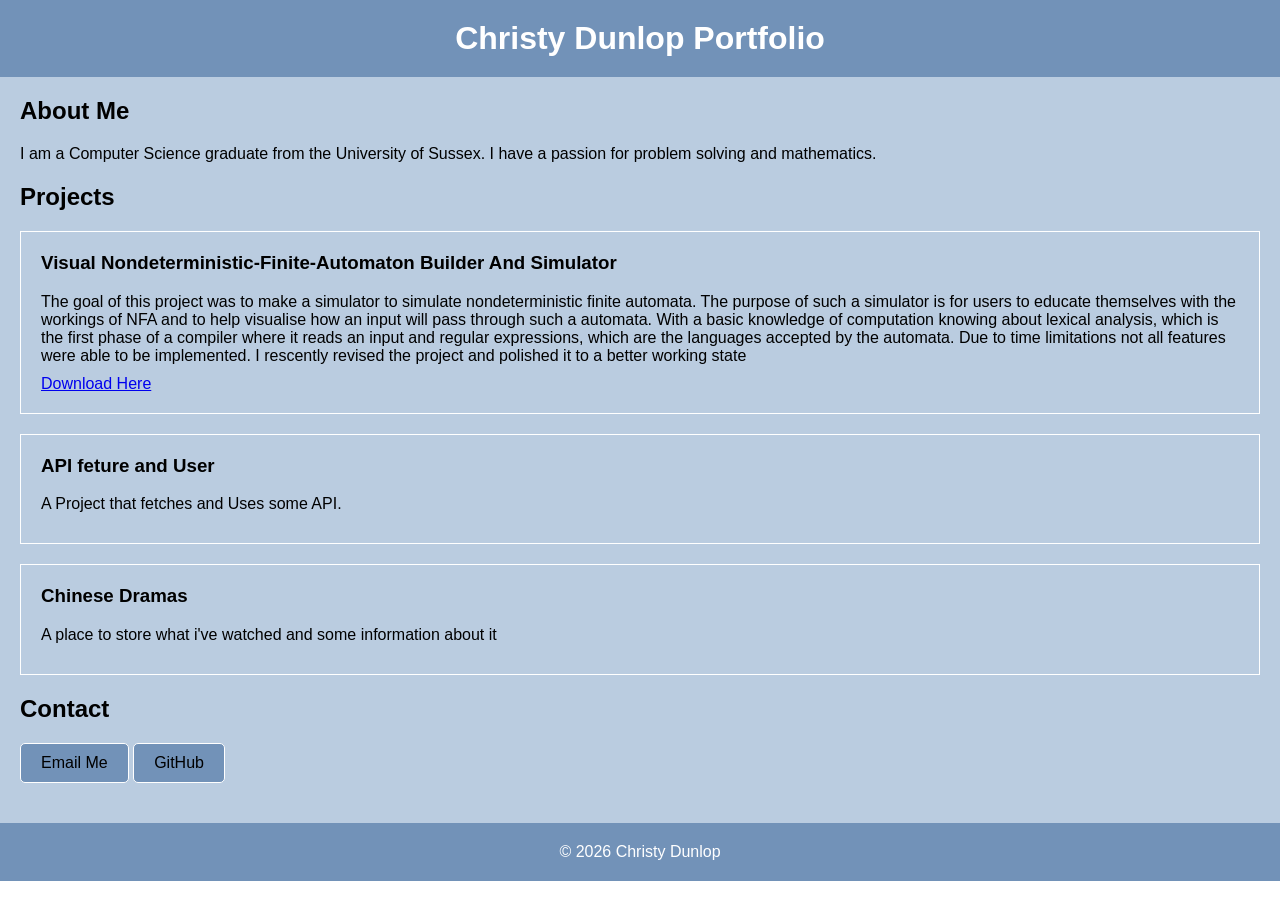
==== index.html @ 379480e5 "Revise portfolio content and project links Updated project links and corrected minor text errors." ====
<!DOCTYPE html>
<html>
<head>
    <title>Christy Dunlop Portfolio</title>
    <link rel="stylesheet" href="styles.css">
</head>
<body>
    <header>
        <h1>Christy Dunlop Portfolio</h1>
    </header>
    <main>
        <section>
            <h2>About Me</h2>
            <p>I am a Computer Science graduate from the University of Sussex. I have a passion for problem solving and mathematics.</p>
        </section>
        <section>
            <h2>Projects</h2>
            <div class="project">
                <h3>Visual Nondeterministic-Finite-Automaton Builder And Simulator</h3>
                <p>
				The goal of this project was to make a simulator to simulate nondeterministic finite automata.
				The purpose of such a simulator is for users to educate themselves with the workings of NFA and to help visualise 
				how an input will pass through such a automata. With a basic knowledge of computation knowing about lexical analysis,
				which is the first phase of a compiler where it reads an input and regular expressions, which are the languages accepted by the automata.
				Due to time limitations not all features were able to be implemented.
                I rescently revised the project and polished it to a better working state
                </p>
                <a href="NDFAutomaton.jar">Download Here</a>
            </div>
			
            <div class="project">
                <h3>API feture and User</h3>
                <p>A Project that fetches and Uses some API.</p>
            </div>
			
			<div class="project">
				<h3>Chinese Dramas</h3>
				<p>A place to store what i've watched and some information about it</p>
			</div>
        </section>
        <section>
            <h2>Contact</h2>
            <p>
				<a href="mailto:christydunlop96@gmail.com" class="button">Email Me</a>
				<a href="https://github.com" class="button">GitHub</a>
			</p>
        </section>
    </main>
    <footer>
        &copy; 2026 Christy Dunlop
    </footer>
</body>
</html>
---- styles.css ----
body {
    font-family: Open Sans, sans-serif;
    margin: 0;
    padding: 0;
}
header {
    background-color: #7292b8;
    color: #ffffff;
    padding: 20px;
    text-align: center;
}
h1 {
    margin: 0;
}
main {
	background-color: #bacce0;
    padding: 20px;
}
section {
    margin-bottom: 20px;
}
h2 {
    margin-top: 0;
}
ul {
    list-style-type: none;
    padding: 0;
}
li {
    margin-bottom: 10px;
}
.project {
    border: 1px solid #ffffff;
    padding: 20px;
    margin-bottom: 20px;
}
.project h3 {
    margin-top: 0;
}
.project p {
    margin-bottom: 10px;
}
.button {
	border: 1px solid #ffffff;
	display: inline-block;
	padding: 10px 20px;
	background-color: #7292b8;
	color: #000000;
	text-decoration: none;
	border-radius: 5px;
}
footer {
    background-color: #7292b8;
    color: #ffffff;
    padding: 20px;
    text-align: center;
}

/* Media queries for responsiveness */
@media screen and (max-width: 600px) {
    header, main, footer {
        padding: 10px;
    }
    h1 {
        font-size: 24px;
    }
    h2 {
        font-size: 20px;
    }
    .project {
        padding: 10px;
    }
}
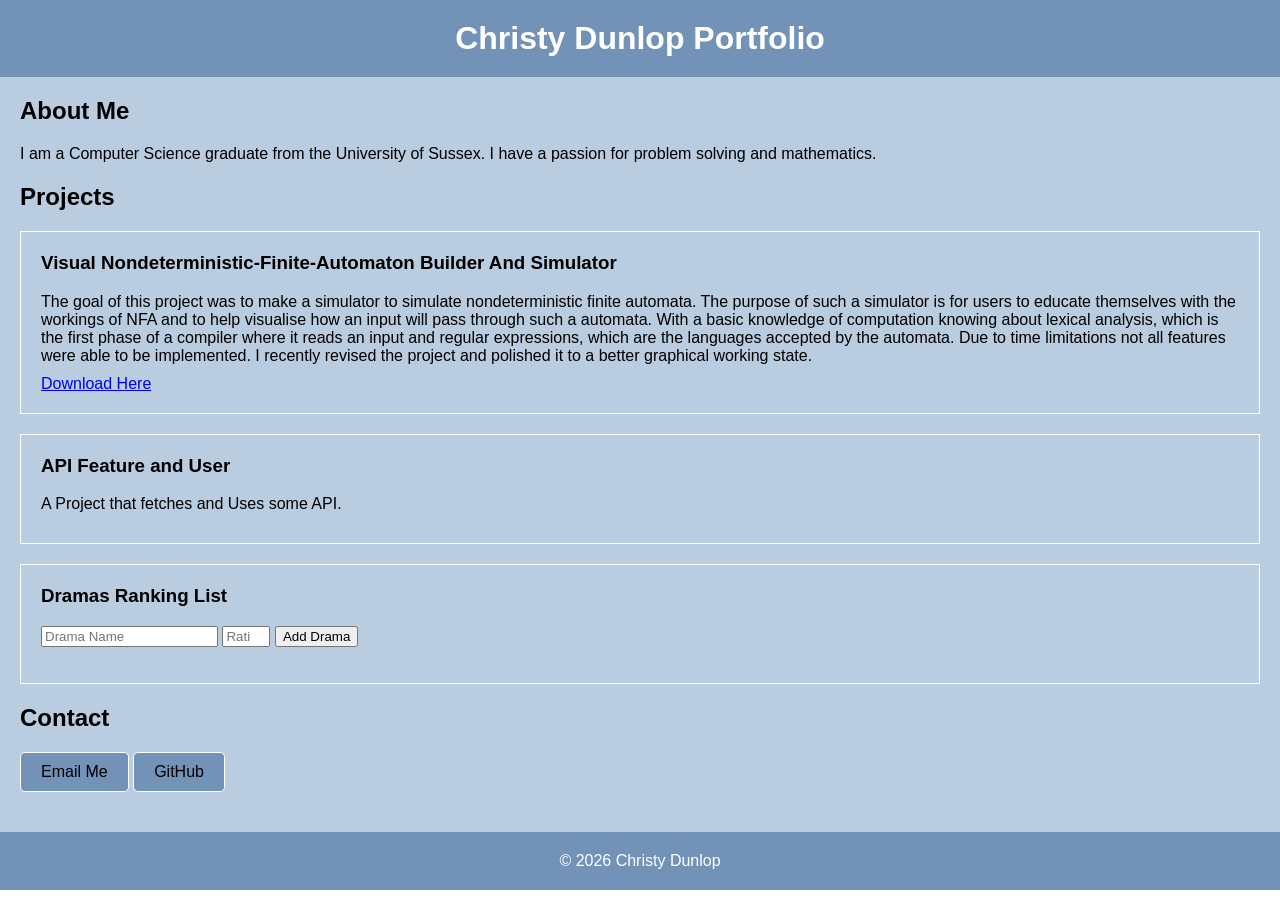
==== commit dadf1259: "Add files via upload Added Drama Rating List Functionalty with cookie storage" ====
--- a/index.html
+++ b/index.html
@@ -1,8 +1,11 @@
 <!DOCTYPE html>
 <html>
 <head>
+    <meta charset="UTF-8">
+    <meta name="viewport" content="width=device-width, initial-scale=1.0">
     <title>Christy Dunlop Portfolio</title>
     <link rel="stylesheet" href="styles.css">
+    <script src="script.js" defer></script>
 </head>
 <body>
     <header>
@@ -23,20 +26,25 @@
 				how an input will pass through such a automata. With a basic knowledge of computation knowing about lexical analysis,
 				which is the first phase of a compiler where it reads an input and regular expressions, which are the languages accepted by the automata.
 				Due to time limitations not all features were able to be implemented.
-                I rescently revised the project and polished it to a better working state
+                I recently revised the project and polished it to a better graphical working state.
                 </p>
-                <a href="NDFAutomaton.jar">Download Here</a>
+                <a href="C:\Users\chris\Documents\Folders\CV & Website\Website\NDFAutomaton.jar">Download Here</a>
             </div>
 			
             <div class="project">
-                <h3>API feture and User</h3>
+                <h3>API Feature and User</h3>
                 <p>A Project that fetches and Uses some API.</p>
             </div>
 			
 			<div class="project">
-				<h3>Chinese Dramas</h3>
-				<p>A place to store what i've watched and some information about it</p>
-			</div>
+				<h3> Dramas Ranking List</h3>
+                <div class="form-container">
+                    <input type="text" placeholder="Drama Name" id="dramaInput">
+                    <input type="number" id="dramaRatingInput" placeholder="Rating (1-10)" min="1" max="10">
+                    <button id="addDramaButton">Add Drama</button>
+                </div>
+                <ul id="dramaList"></ul>
+            </div>
         </section>
         <section>
             <h2>Contact</h2>
@@ -50,4 +58,4 @@
         &copy; 2026 Christy Dunlop
     </footer>
 </body>
-</html>
+</html>
--- a/styles.css
+++ b/styles.css
@@ -54,20 +54,4 @@
     color: #ffffff;
     padding: 20px;
     text-align: center;
-}
-
-/* Media queries for responsiveness */
-@media screen and (max-width: 600px) {
-    header, main, footer {
-        padding: 10px;
-    }
-    h1 {
-        font-size: 24px;
-    }
-    h2 {
-        font-size: 20px;
-    }
-    .project {
-        padding: 10px;
-    }
 }
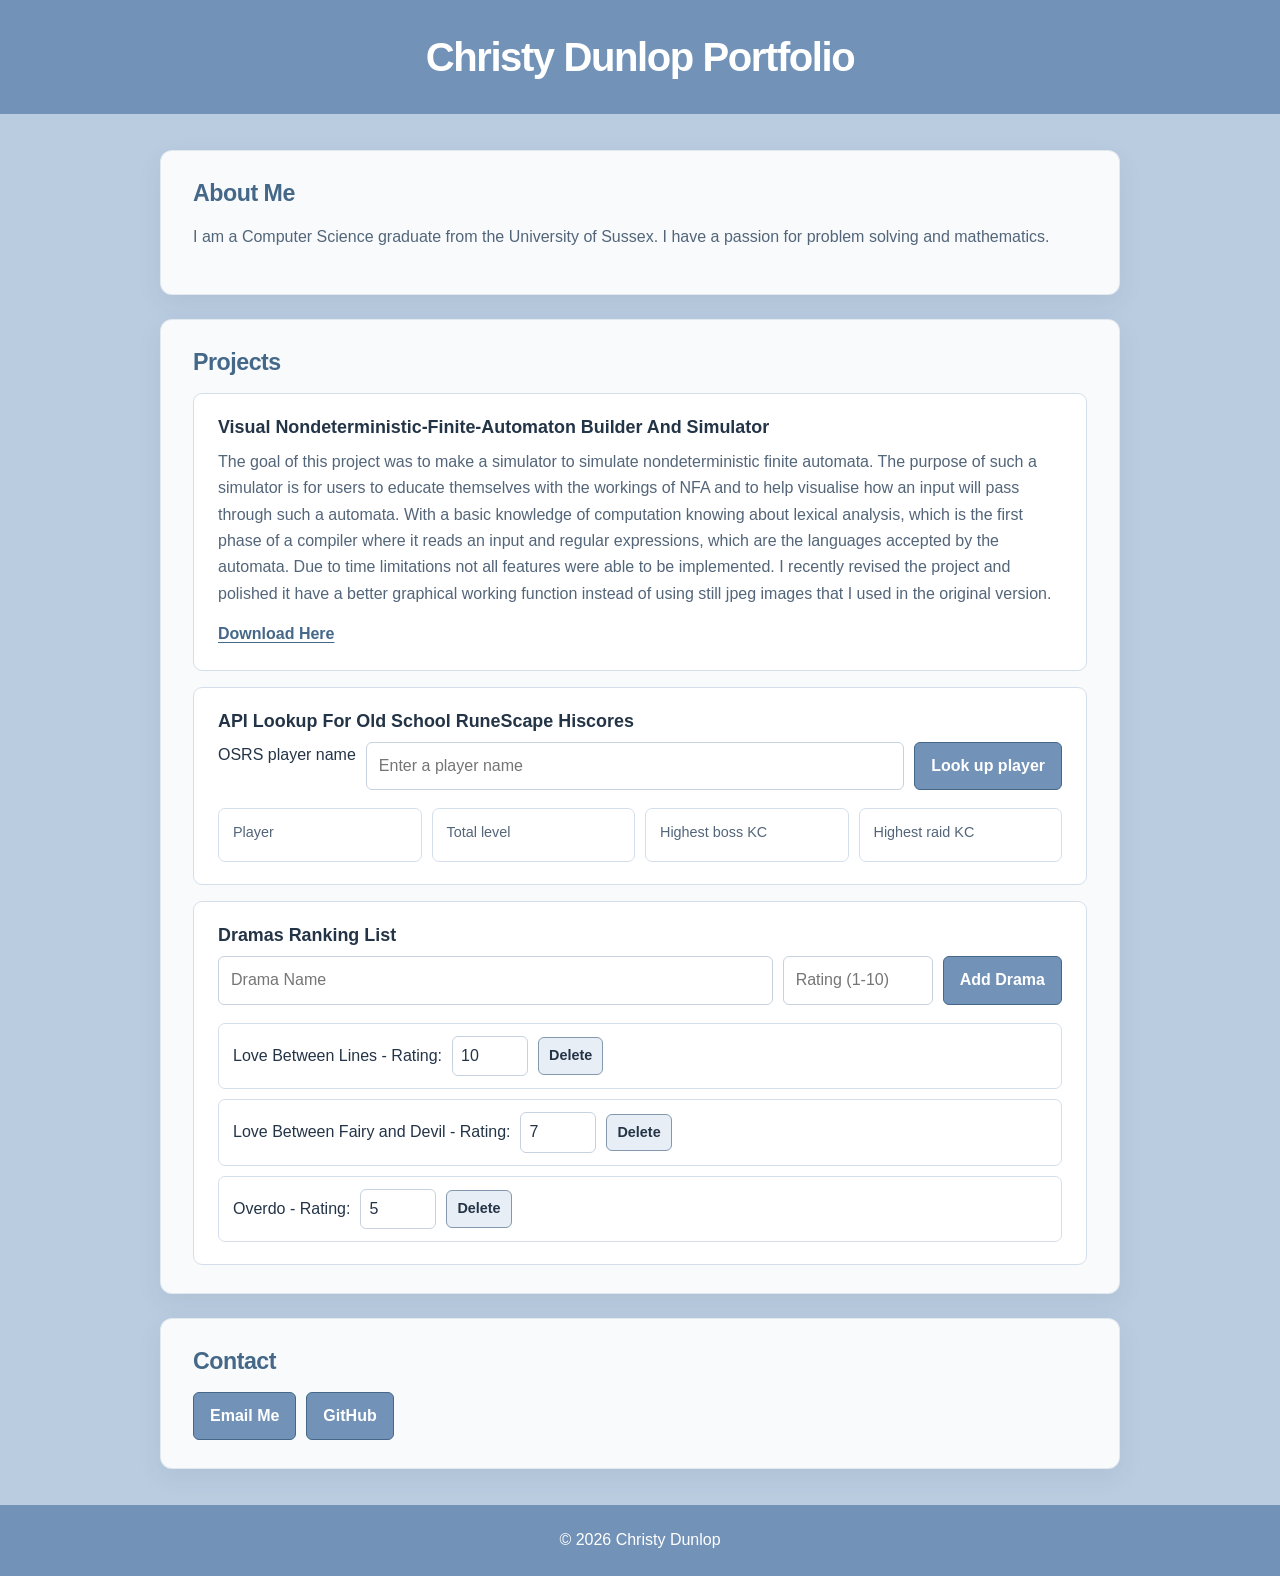
==== commit 324aa07a: "Add files via upload Added a simple API lookup for Old school runescape highscores." ====
--- a/index.html
+++ b/index.html
@@ -26,14 +26,37 @@
 				how an input will pass through such a automata. With a basic knowledge of computation knowing about lexical analysis,
 				which is the first phase of a compiler where it reads an input and regular expressions, which are the languages accepted by the automata.
 				Due to time limitations not all features were able to be implemented.
-                I recently revised the project and polished it to a better graphical working state.
+                I recently revised the project and polished it have a better graphical working function instead of using still jpeg images that I used in the original version.
                 </p>
                 <a href="C:\Users\chris\Documents\Folders\CV & Website\Website\NDFAutomaton.jar">Download Here</a>
             </div>
 			
             <div class="project">
-                <h3>API Feature and User</h3>
-                <p>A Project that fetches and Uses some API.</p>
+                <h3>API Lookup For Old School RuneScape Hiscores</h3>
+                <form id="osrsLookupForm" class="form-container">
+                    <label for="osrsPlayerName">OSRS player name</label>
+                    <input type="text" id="osrsPlayerName" name="player" placeholder="Enter a player name" required>
+                    <button type="submit">Look up player</button>
+                </form>
+                <p id="osrsLookupStatus" role="status" aria-live="polite"></p>
+                <dl id="osrsLookupResults" class="osrs-stats" hidden>
+                    <div>
+                        <dt>Player</dt>
+                        <dd id="osrsResultName"></dd>
+                    </div>
+                    <div>
+                        <dt>Total level</dt>
+                        <dd id="osrsResultTotalLevel"></dd>
+                    </div>
+                    <div>
+                        <dt>Highest boss KC</dt>
+                        <dd id="osrsResultBoss"></dd>
+                    </div>
+                    <div>
+                        <dt>Highest raid KC</dt>
+                        <dd id="osrsResultRaid"></dd>
+                    </div>
+                </dl>
             </div>
 			
 			<div class="project">
@@ -50,7 +73,7 @@
             <h2>Contact</h2>
             <p>
 				<a href="mailto:christydunlop96@gmail.com" class="button">Email Me</a>
-				<a href="https://github.com" class="button">GitHub</a>
+				<a href="https://github.com/ChristyDun" class="button">GitHub</a>
 			</p>
         </section>
     </main>
--- a/styles.css
+++ b/styles.css
@@ -1,57 +1,277 @@
+:root {
+    color-scheme: light;
+    --blue: #7292b8;
+    --blue-dark: #456889;
+    --blue-light: #e8eef5;
+    --page: #bacce0;
+    --surface: #f8fafc;
+    --text: #243447;
+    --muted: #536579;
+    --border: #d5dfeb;
+    --shadow: 0 8px 24px rgba(45, 68, 93, 0.08);
+}
+
+* {
+    box-sizing: border-box;
+}
+
 body {
-    font-family: Open Sans, sans-serif;
     margin: 0;
-    padding: 0;
-}
+    background-color: var(--page);
+    color: var(--text);
+    font-family: "Open Sans", "Segoe UI", sans-serif;
+    font-size: 16px;
+    line-height: 1.65;
+}
+
 header {
-    background-color: #7292b8;
-    color: #ffffff;
-    padding: 20px;
+    padding: 32px 24px;
+    background-color: var(--blue);
+    color: #fff;
     text-align: center;
 }
+
+h1,
+h2,
+h3 {
+    line-height: 1.25;
+}
+
 h1 {
     margin: 0;
-}
+    font-size: clamp(1.8rem, 4vw, 2.5rem);
+    letter-spacing: -0.035em;
+}
+
 main {
-	background-color: #bacce0;
-    padding: 20px;
-}
+    width: min(100% - 40px, 960px);
+    margin: 36px auto;
+    padding: 0;
+}
+
 section {
-    margin-bottom: 20px;
-}
+    margin-bottom: 24px;
+    padding: 28px 32px;
+    border: 1px solid rgba(69, 104, 137, 0.12);
+    border-radius: 12px;
+    background-color: var(--surface);
+    box-shadow: var(--shadow);
+}
+
 h2 {
-    margin-top: 0;
-}
+    margin: 0 0 16px;
+    color: var(--blue-dark);
+    font-size: 1.45rem;
+    letter-spacing: -0.02em;
+}
+
+p {
+    margin: 0 0 16px;
+    color: var(--muted);
+}
+
+.project {
+    margin-bottom: 16px;
+    padding: 22px 24px;
+    border: 1px solid var(--border);
+    border-radius: 9px;
+    background-color: #fff;
+}
+
+.project:last-child {
+    margin-bottom: 0;
+}
+
+.project h3 {
+    margin: 0 0 10px;
+    font-size: 1.12rem;
+}
+
+.project p {
+    margin-bottom: 14px;
+}
+
+a {
+    color: var(--blue-dark);
+    font-weight: 600;
+    text-underline-offset: 3px;
+}
+
+a:hover {
+    color: #304f6d;
+}
+
+a:focus-visible,
+button:focus-visible,
+input:focus-visible {
+    outline: 3px solid rgba(69, 104, 137, 0.45);
+    outline-offset: 2px;
+}
+
+.form-container {
+    display: flex;
+    flex-wrap: wrap;
+    gap: 10px;
+}
+
+input {
+    min-width: 0;
+    padding: 10px 12px;
+    border: 1px solid #c6d2df;
+    border-radius: 6px;
+    background-color: #fff;
+    color: var(--text);
+    font: inherit;
+}
+
+#osrsPlayerName {
+    flex: 1 1 200px;
+}
+
+.osrs-stats {
+    display: grid;
+    grid-template-columns: repeat(auto-fit, minmax(150px, 1fr));
+    gap: 10px;
+    margin: 18px 0 0;
+}
+
+.osrs-stats div {
+    padding: 12px 14px;
+    border: 1px solid var(--border);
+    border-radius: 7px;
+    background-color: #fff;
+}
+
+.osrs-stats dt {
+    color: var(--muted);
+    font-size: 0.9rem;
+}
+
+.osrs-stats dd {
+    margin: 4px 0 0;
+    font-weight: 600;
+}
+
+#dramaInput {
+    flex: 1 1 200px;
+}
+
+#dramaRatingInput {
+    flex: 0 1 150px;
+}
+
+button,
+.button {
+    display: inline-block;
+    padding: 10px 16px;
+    border: 1px solid var(--blue-dark);
+    border-radius: 6px;
+    background-color: var(--blue);
+    color: #fff;
+    font: inherit;
+    font-weight: 600;
+    text-align: center;
+    text-decoration: none;
+    cursor: pointer;
+    transition: background-color 140ms ease, border-color 140ms ease, transform 140ms ease;
+}
+
+button:hover,
+.button:hover {
+    border-color: #3c5d7d;
+    background-color: var(--blue-dark);
+    color: #fff;
+}
+
+button:active,
+.button:active {
+    transform: translateY(1px);
+}
+
 ul {
-    list-style-type: none;
+    margin: 18px 0 0;
     padding: 0;
-}
+    list-style: none;
+}
+
 li {
+    display: flex;
+    flex-wrap: wrap;
+    align-items: center;
+    gap: 10px;
     margin-bottom: 10px;
-}
-.project {
-    border: 1px solid #ffffff;
-    padding: 20px;
-    margin-bottom: 20px;
-}
-.project h3 {
-    margin-top: 0;
-}
-.project p {
-    margin-bottom: 10px;
-}
-.button {
-	border: 1px solid #ffffff;
-	display: inline-block;
-	padding: 10px 20px;
-	background-color: #7292b8;
-	color: #000000;
-	text-decoration: none;
-	border-radius: 5px;
-}
+    padding: 12px 14px;
+    border: 1px solid var(--border);
+    border-radius: 7px;
+    background-color: #fff;
+}
+
+li:last-child {
+    margin-bottom: 0;
+}
+
+.rating-input {
+    width: 76px;
+    padding: 6px 8px;
+}
+
+.delete-button {
+    padding: 6px 10px;
+    border-color: #8498ad;
+    background-color: var(--blue-light);
+    color: var(--text);
+    font-size: 0.9rem;
+}
+
+.delete-button:hover {
+    border-color: var(--blue-dark);
+    background-color: var(--blue);
+    color: #fff;
+}
+
+section:last-child p {
+    display: flex;
+    flex-wrap: wrap;
+    gap: 10px;
+    margin-bottom: 0;
+}
+
 footer {
-    background-color: #7292b8;
-    color: #ffffff;
-    padding: 20px;
+    padding: 22px 24px;
+    background-color: var(--blue);
+    color: #fff;
     text-align: center;
-}+}
+
+@media (max-width: 600px) {
+    header {
+        padding: 26px 18px;
+    }
+
+    main {
+        width: min(100% - 24px, 960px);
+        margin: 20px auto;
+    }
+
+    section {
+        padding: 22px 18px;
+    }
+
+    .project {
+        padding: 18px;
+    }
+
+    #dramaRatingInput,
+    #addDramaButton {
+        flex: 1 1 100%;
+    }
+}
+
+@media (prefers-reduced-motion: reduce) {
+    *,
+    *::before,
+    *::after {
+        scroll-behavior: auto !important;
+        transition-duration: 0.01ms !important;
+    }
+}
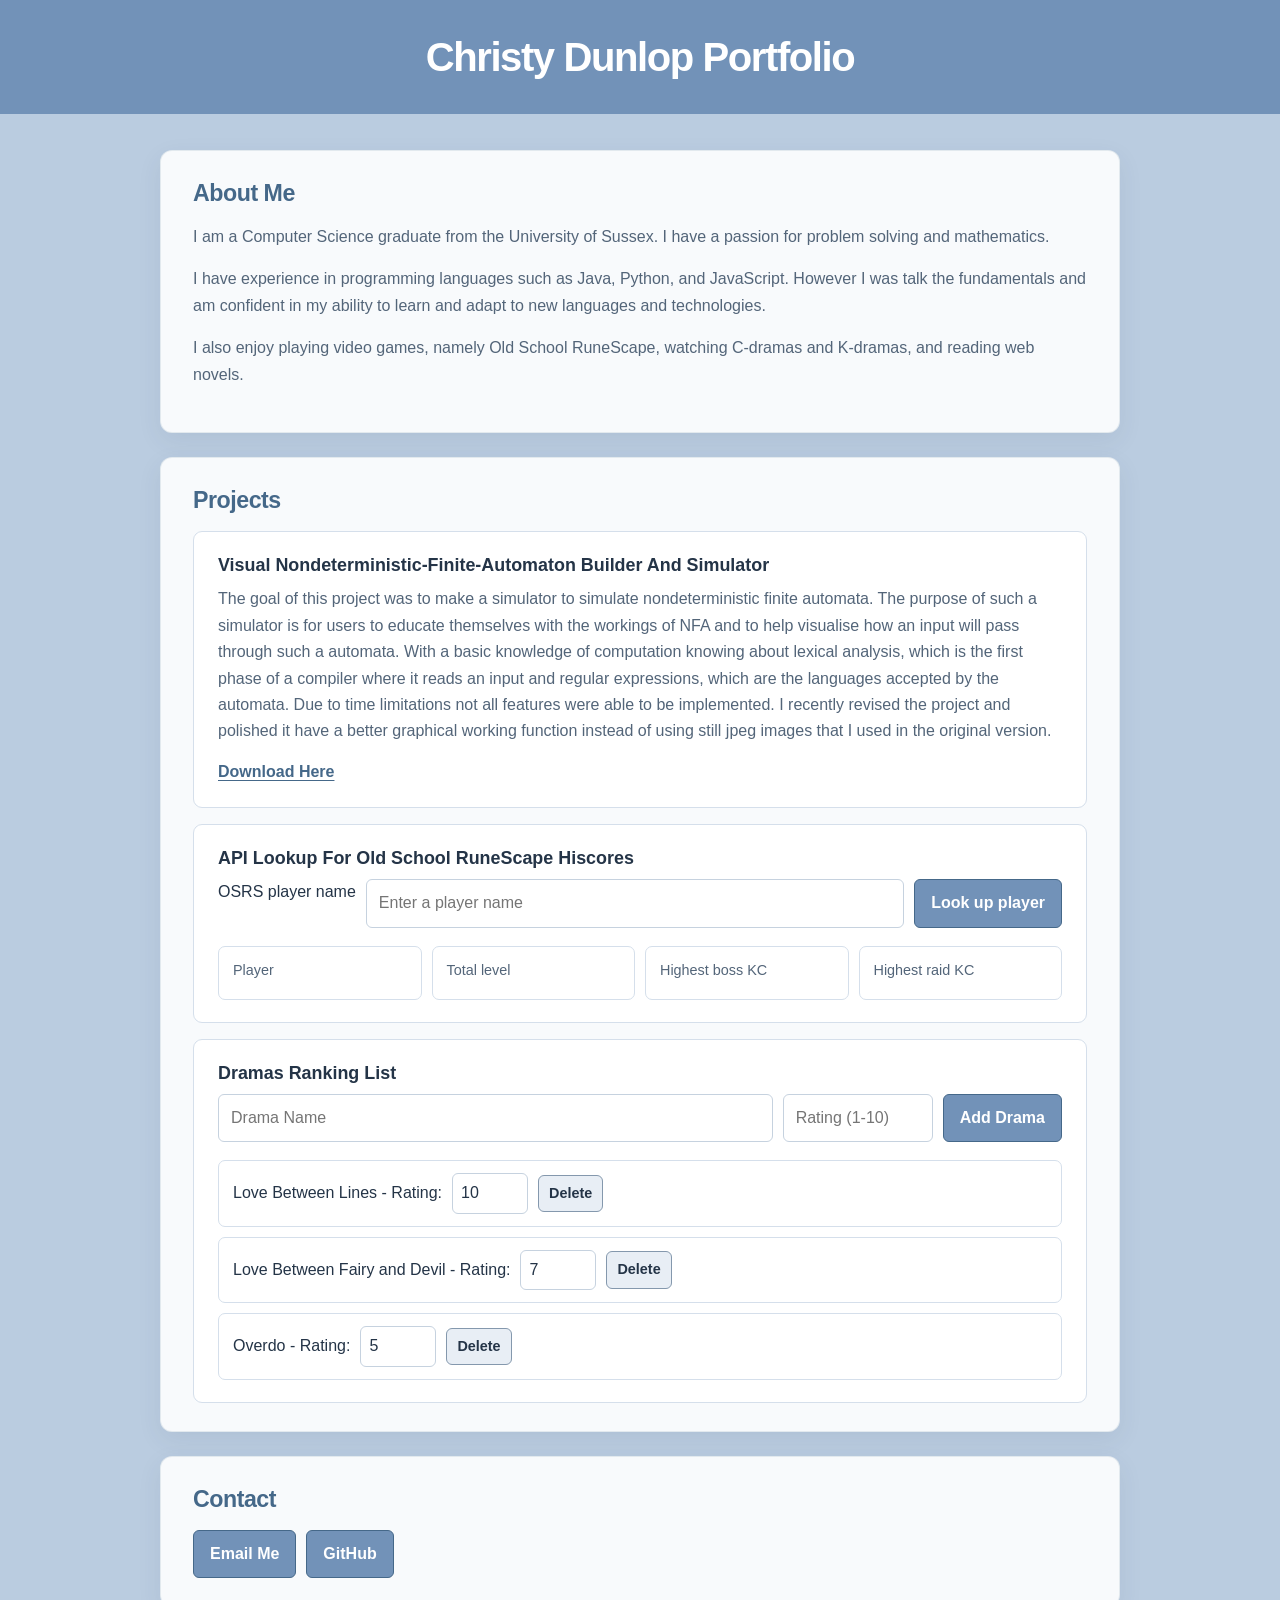
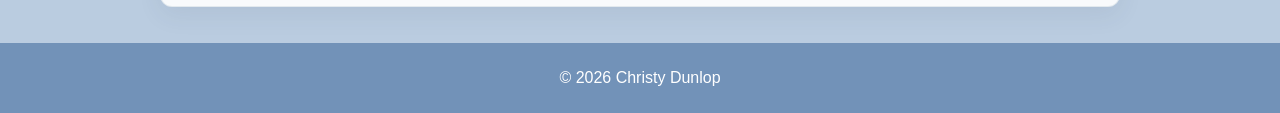
==== commit 9bda3894: "Test" ====
--- a/index.html
+++ b/index.html
@@ -1,84 +1,86 @@
-<!DOCTYPE html>
-<html>
-<head>
-    <meta charset="UTF-8">
-    <meta name="viewport" content="width=device-width, initial-scale=1.0">
-    <title>Christy Dunlop Portfolio</title>
-    <link rel="stylesheet" href="styles.css">
-    <script src="script.js" defer></script>
-</head>
-<body>
-    <header>
-        <h1>Christy Dunlop Portfolio</h1>
-    </header>
-    <main>
-        <section>
-            <h2>About Me</h2>
-            <p>I am a Computer Science graduate from the University of Sussex. I have a passion for problem solving and mathematics.</p>
-        </section>
-        <section>
-            <h2>Projects</h2>
-            <div class="project">
-                <h3>Visual Nondeterministic-Finite-Automaton Builder And Simulator</h3>
-                <p>
-				The goal of this project was to make a simulator to simulate nondeterministic finite automata.
-				The purpose of such a simulator is for users to educate themselves with the workings of NFA and to help visualise 
-				how an input will pass through such a automata. With a basic knowledge of computation knowing about lexical analysis,
-				which is the first phase of a compiler where it reads an input and regular expressions, which are the languages accepted by the automata.
-				Due to time limitations not all features were able to be implemented.
-                I recently revised the project and polished it have a better graphical working function instead of using still jpeg images that I used in the original version.
-                </p>
-                <a href="C:\Users\chris\Documents\Folders\CV & Website\Website\NDFAutomaton.jar">Download Here</a>
-            </div>
-			
-            <div class="project">
-                <h3>API Lookup For Old School RuneScape Hiscores</h3>
-                <form id="osrsLookupForm" class="form-container">
-                    <label for="osrsPlayerName">OSRS player name</label>
-                    <input type="text" id="osrsPlayerName" name="player" placeholder="Enter a player name" required>
-                    <button type="submit">Look up player</button>
-                </form>
-                <p id="osrsLookupStatus" role="status" aria-live="polite"></p>
-                <dl id="osrsLookupResults" class="osrs-stats" hidden>
-                    <div>
-                        <dt>Player</dt>
-                        <dd id="osrsResultName"></dd>
-                    </div>
-                    <div>
-                        <dt>Total level</dt>
-                        <dd id="osrsResultTotalLevel"></dd>
-                    </div>
-                    <div>
-                        <dt>Highest boss KC</dt>
-                        <dd id="osrsResultBoss"></dd>
-                    </div>
-                    <div>
-                        <dt>Highest raid KC</dt>
-                        <dd id="osrsResultRaid"></dd>
-                    </div>
-                </dl>
-            </div>
-			
-			<div class="project">
-				<h3> Dramas Ranking List</h3>
-                <div class="form-container">
-                    <input type="text" placeholder="Drama Name" id="dramaInput">
-                    <input type="number" id="dramaRatingInput" placeholder="Rating (1-10)" min="1" max="10">
-                    <button id="addDramaButton">Add Drama</button>
-                </div>
-                <ul id="dramaList"></ul>
-            </div>
-        </section>
-        <section>
-            <h2>Contact</h2>
-            <p>
-				<a href="mailto:christydunlop96@gmail.com" class="button">Email Me</a>
-				<a href="https://github.com/ChristyDun" class="button">GitHub</a>
-			</p>
-        </section>
-    </main>
-    <footer>
-        &copy; 2026 Christy Dunlop
-    </footer>
-</body>
+<!DOCTYPE html>
+<html>
+<head>
+    <meta charset="UTF-8">
+    <meta name="viewport" content="width=device-width, initial-scale=1.0">
+    <title>Christy Dunlop Portfolio</title>
+    <link rel="stylesheet" href="styles.css">
+    <script src="script.js" defer></script>
+</head>
+<body>
+    <header>
+        <h1>Christy Dunlop Portfolio</h1>
+    </header>
+    <main>
+        <section>
+            <h2>About Me</h2>
+            <p>I am a Computer Science graduate from the University of Sussex. I have a passion for problem solving and mathematics.</p>
+            <p>I have experience in programming languages such as Java, Python, and JavaScript. However I was talk the fundamentals and am confident in my ability to learn and adapt to new languages and technologies.</p>
+            <p>I also enjoy playing video games, namely Old School RuneScape, watching C-dramas and K-dramas, and reading web novels.</p>
+        </section>
+        <section>
+            <h2>Projects</h2>
+            <div class="project">
+                <h3>Visual Nondeterministic-Finite-Automaton Builder And Simulator</h3>
+                <p>
+				The goal of this project was to make a simulator to simulate nondeterministic finite automata.
+				The purpose of such a simulator is for users to educate themselves with the workings of NFA and to help visualise 
+				how an input will pass through such a automata. With a basic knowledge of computation knowing about lexical analysis,
+				which is the first phase of a compiler where it reads an input and regular expressions, which are the languages accepted by the automata.
+				Due to time limitations not all features were able to be implemented.
+                I recently revised the project and polished it have a better graphical working function instead of using still jpeg images that I used in the original version.
+                </p>
+                <a href="C:\Users\chris\Documents\Folders\CV & Website\Website\NDFAutomaton.jar">Download Here</a>
+            </div>
+			
+            <div class="project">
+                <h3>API Lookup For Old School RuneScape Hiscores</h3>
+                <form id="osrsLookupForm" class="form-container">
+                    <label for="osrsPlayerName">OSRS player name</label>
+                    <input type="text" id="osrsPlayerName" name="player" placeholder="Enter a player name" required>
+                    <button type="submit">Look up player</button>
+                </form>
+                <p id="osrsLookupStatus" role="status" aria-live="polite"></p>
+                <dl id="osrsLookupResults" class="osrs-stats" hidden>
+                    <div>
+                        <dt>Player</dt>
+                        <dd id="osrsResultName"></dd>
+                    </div>
+                    <div>
+                        <dt>Total level</dt>
+                        <dd id="osrsResultTotalLevel"></dd>
+                    </div>
+                    <div>
+                        <dt>Highest boss KC</dt>
+                        <dd id="osrsResultBoss"></dd>
+                    </div>
+                    <div>
+                        <dt>Highest raid KC</dt>
+                        <dd id="osrsResultRaid"></dd>
+                    </div>
+                </dl>
+            </div>
+			
+			<div class="project">
+				<h3> Dramas Ranking List</h3>
+                <div class="form-container">
+                    <input type="text" placeholder="Drama Name" id="dramaInput">
+                    <input type="number" id="dramaRatingInput" placeholder="Rating (1-10)" min="1" max="10">
+                    <button id="addDramaButton">Add Drama</button>
+                </div>
+                <ul id="dramaList"></ul>
+            </div>
+        </section>
+        <section>
+            <h2>Contact</h2>
+            <p>
+				<a href="mailto:christydunlop96@gmail.com" class="button">Email Me</a>
+				<a href="https://github.com/ChristyDun" class="button">GitHub</a>
+			</p>
+        </section>
+    </main>
+    <footer>
+        &copy; 2026 Christy Dunlop
+    </footer>
+</body>
 </html>
--- a/styles.css
+++ b/styles.css
@@ -1,277 +1,277 @@
-:root {
-    color-scheme: light;
-    --blue: #7292b8;
-    --blue-dark: #456889;
-    --blue-light: #e8eef5;
-    --page: #bacce0;
-    --surface: #f8fafc;
-    --text: #243447;
-    --muted: #536579;
-    --border: #d5dfeb;
-    --shadow: 0 8px 24px rgba(45, 68, 93, 0.08);
-}
-
-* {
-    box-sizing: border-box;
-}
-
-body {
-    margin: 0;
-    background-color: var(--page);
-    color: var(--text);
-    font-family: "Open Sans", "Segoe UI", sans-serif;
-    font-size: 16px;
-    line-height: 1.65;
-}
-
-header {
-    padding: 32px 24px;
-    background-color: var(--blue);
-    color: #fff;
-    text-align: center;
-}
-
-h1,
-h2,
-h3 {
-    line-height: 1.25;
-}
-
-h1 {
-    margin: 0;
-    font-size: clamp(1.8rem, 4vw, 2.5rem);
-    letter-spacing: -0.035em;
-}
-
-main {
-    width: min(100% - 40px, 960px);
-    margin: 36px auto;
-    padding: 0;
-}
-
-section {
-    margin-bottom: 24px;
-    padding: 28px 32px;
-    border: 1px solid rgba(69, 104, 137, 0.12);
-    border-radius: 12px;
-    background-color: var(--surface);
-    box-shadow: var(--shadow);
-}
-
-h2 {
-    margin: 0 0 16px;
-    color: var(--blue-dark);
-    font-size: 1.45rem;
-    letter-spacing: -0.02em;
-}
-
-p {
-    margin: 0 0 16px;
-    color: var(--muted);
-}
-
-.project {
-    margin-bottom: 16px;
-    padding: 22px 24px;
-    border: 1px solid var(--border);
-    border-radius: 9px;
-    background-color: #fff;
-}
-
-.project:last-child {
-    margin-bottom: 0;
-}
-
-.project h3 {
-    margin: 0 0 10px;
-    font-size: 1.12rem;
-}
-
-.project p {
-    margin-bottom: 14px;
-}
-
-a {
-    color: var(--blue-dark);
-    font-weight: 600;
-    text-underline-offset: 3px;
-}
-
-a:hover {
-    color: #304f6d;
-}
-
-a:focus-visible,
-button:focus-visible,
-input:focus-visible {
-    outline: 3px solid rgba(69, 104, 137, 0.45);
-    outline-offset: 2px;
-}
-
-.form-container {
-    display: flex;
-    flex-wrap: wrap;
-    gap: 10px;
-}
-
-input {
-    min-width: 0;
-    padding: 10px 12px;
-    border: 1px solid #c6d2df;
-    border-radius: 6px;
-    background-color: #fff;
-    color: var(--text);
-    font: inherit;
-}
-
-#osrsPlayerName {
-    flex: 1 1 200px;
-}
-
-.osrs-stats {
-    display: grid;
-    grid-template-columns: repeat(auto-fit, minmax(150px, 1fr));
-    gap: 10px;
-    margin: 18px 0 0;
-}
-
-.osrs-stats div {
-    padding: 12px 14px;
-    border: 1px solid var(--border);
-    border-radius: 7px;
-    background-color: #fff;
-}
-
-.osrs-stats dt {
-    color: var(--muted);
-    font-size: 0.9rem;
-}
-
-.osrs-stats dd {
-    margin: 4px 0 0;
-    font-weight: 600;
-}
-
-#dramaInput {
-    flex: 1 1 200px;
-}
-
-#dramaRatingInput {
-    flex: 0 1 150px;
-}
-
-button,
-.button {
-    display: inline-block;
-    padding: 10px 16px;
-    border: 1px solid var(--blue-dark);
-    border-radius: 6px;
-    background-color: var(--blue);
-    color: #fff;
-    font: inherit;
-    font-weight: 600;
-    text-align: center;
-    text-decoration: none;
-    cursor: pointer;
-    transition: background-color 140ms ease, border-color 140ms ease, transform 140ms ease;
-}
-
-button:hover,
-.button:hover {
-    border-color: #3c5d7d;
-    background-color: var(--blue-dark);
-    color: #fff;
-}
-
-button:active,
-.button:active {
-    transform: translateY(1px);
-}
-
-ul {
-    margin: 18px 0 0;
-    padding: 0;
-    list-style: none;
-}
-
-li {
-    display: flex;
-    flex-wrap: wrap;
-    align-items: center;
-    gap: 10px;
-    margin-bottom: 10px;
-    padding: 12px 14px;
-    border: 1px solid var(--border);
-    border-radius: 7px;
-    background-color: #fff;
-}
-
-li:last-child {
-    margin-bottom: 0;
-}
-
-.rating-input {
-    width: 76px;
-    padding: 6px 8px;
-}
-
-.delete-button {
-    padding: 6px 10px;
-    border-color: #8498ad;
-    background-color: var(--blue-light);
-    color: var(--text);
-    font-size: 0.9rem;
-}
-
-.delete-button:hover {
-    border-color: var(--blue-dark);
-    background-color: var(--blue);
-    color: #fff;
-}
-
-section:last-child p {
-    display: flex;
-    flex-wrap: wrap;
-    gap: 10px;
-    margin-bottom: 0;
-}
-
-footer {
-    padding: 22px 24px;
-    background-color: var(--blue);
-    color: #fff;
-    text-align: center;
-}
-
-@media (max-width: 600px) {
-    header {
-        padding: 26px 18px;
-    }
-
-    main {
-        width: min(100% - 24px, 960px);
-        margin: 20px auto;
-    }
-
-    section {
-        padding: 22px 18px;
-    }
-
-    .project {
-        padding: 18px;
-    }
-
-    #dramaRatingInput,
-    #addDramaButton {
-        flex: 1 1 100%;
-    }
-}
-
-@media (prefers-reduced-motion: reduce) {
-    *,
-    *::before,
-    *::after {
-        scroll-behavior: auto !important;
-        transition-duration: 0.01ms !important;
-    }
-}
+:root {
+    color-scheme: light;
+    --blue: #7292b8;
+    --blue-dark: #456889;
+    --blue-light: #e8eef5;
+    --page: #bacce0;
+    --surface: #f8fafc;
+    --text: #243447;
+    --muted: #536579;
+    --border: #d5dfeb;
+    --shadow: 0 8px 24px rgba(45, 68, 93, 0.08);
+}
+
+* {
+    box-sizing: border-box;
+}
+
+body {
+    margin: 0;
+    background-color: var(--page);
+    color: var(--text);
+    font-family: "Open Sans", "Segoe UI", sans-serif;
+    font-size: 16px;
+    line-height: 1.65;
+}
+
+header {
+    padding: 32px 24px;
+    background-color: var(--blue);
+    color: #fff;
+    text-align: center;
+}
+
+h1,
+h2,
+h3 {
+    line-height: 1.25;
+}
+
+h1 {
+    margin: 0;
+    font-size: clamp(1.8rem, 4vw, 2.5rem);
+    letter-spacing: -0.035em;
+}
+
+main {
+    width: min(100% - 40px, 960px);
+    margin: 36px auto;
+    padding: 0;
+}
+
+section {
+    margin-bottom: 24px;
+    padding: 28px 32px;
+    border: 1px solid rgba(69, 104, 137, 0.12);
+    border-radius: 12px;
+    background-color: var(--surface);
+    box-shadow: var(--shadow);
+}
+
+h2 {
+    margin: 0 0 16px;
+    color: var(--blue-dark);
+    font-size: 1.45rem;
+    letter-spacing: -0.02em;
+}
+
+p {
+    margin: 0 0 16px;
+    color: var(--muted);
+}
+
+.project {
+    margin-bottom: 16px;
+    padding: 22px 24px;
+    border: 1px solid var(--border);
+    border-radius: 9px;
+    background-color: #fff;
+}
+
+.project:last-child {
+    margin-bottom: 0;
+}
+
+.project h3 {
+    margin: 0 0 10px;
+    font-size: 1.12rem;
+}
+
+.project p {
+    margin-bottom: 14px;
+}
+
+a {
+    color: var(--blue-dark);
+    font-weight: 600;
+    text-underline-offset: 3px;
+}
+
+a:hover {
+    color: #304f6d;
+}
+
+a:focus-visible,
+button:focus-visible,
+input:focus-visible {
+    outline: 3px solid rgba(69, 104, 137, 0.45);
+    outline-offset: 2px;
+}
+
+.form-container {
+    display: flex;
+    flex-wrap: wrap;
+    gap: 10px;
+}
+
+input {
+    min-width: 0;
+    padding: 10px 12px;
+    border: 1px solid #c6d2df;
+    border-radius: 6px;
+    background-color: #fff;
+    color: var(--text);
+    font: inherit;
+}
+
+#osrsPlayerName {
+    flex: 1 1 200px;
+}
+
+.osrs-stats {
+    display: grid;
+    grid-template-columns: repeat(auto-fit, minmax(150px, 1fr));
+    gap: 10px;
+    margin: 18px 0 0;
+}
+
+.osrs-stats div {
+    padding: 12px 14px;
+    border: 1px solid var(--border);
+    border-radius: 7px;
+    background-color: #fff;
+}
+
+.osrs-stats dt {
+    color: var(--muted);
+    font-size: 0.9rem;
+}
+
+.osrs-stats dd {
+    margin: 4px 0 0;
+    font-weight: 600;
+}
+
+#dramaInput {
+    flex: 1 1 200px;
+}
+
+#dramaRatingInput {
+    flex: 0 1 150px;
+}
+
+button,
+.button {
+    display: inline-block;
+    padding: 10px 16px;
+    border: 1px solid var(--blue-dark);
+    border-radius: 6px;
+    background-color: var(--blue);
+    color: #fff;
+    font: inherit;
+    font-weight: 600;
+    text-align: center;
+    text-decoration: none;
+    cursor: pointer;
+    transition: background-color 140ms ease, border-color 140ms ease, transform 140ms ease;
+}
+
+button:hover,
+.button:hover {
+    border-color: #3c5d7d;
+    background-color: var(--blue-dark);
+    color: #fff;
+}
+
+button:active,
+.button:active {
+    transform: translateY(1px);
+}
+
+ul {
+    margin: 18px 0 0;
+    padding: 0;
+    list-style: none;
+}
+
+li {
+    display: flex;
+    flex-wrap: wrap;
+    align-items: center;
+    gap: 10px;
+    margin-bottom: 10px;
+    padding: 12px 14px;
+    border: 1px solid var(--border);
+    border-radius: 7px;
+    background-color: #fff;
+}
+
+li:last-child {
+    margin-bottom: 0;
+}
+
+.rating-input {
+    width: 76px;
+    padding: 6px 8px;
+}
+
+.delete-button {
+    padding: 6px 10px;
+    border-color: #8498ad;
+    background-color: var(--blue-light);
+    color: var(--text);
+    font-size: 0.9rem;
+}
+
+.delete-button:hover {
+    border-color: var(--blue-dark);
+    background-color: var(--blue);
+    color: #fff;
+}
+
+section:last-child p {
+    display: flex;
+    flex-wrap: wrap;
+    gap: 10px;
+    margin-bottom: 0;
+}
+
+footer {
+    padding: 22px 24px;
+    background-color: var(--blue);
+    color: #fff;
+    text-align: center;
+}
+
+@media (max-width: 600px) {
+    header {
+        padding: 26px 18px;
+    }
+
+    main {
+        width: min(100% - 24px, 960px);
+        margin: 20px auto;
+    }
+
+    section {
+        padding: 22px 18px;
+    }
+
+    .project {
+        padding: 18px;
+    }
+
+    #dramaRatingInput,
+    #addDramaButton {
+        flex: 1 1 100%;
+    }
+}
+
+@media (prefers-reduced-motion: reduce) {
+    *,
+    *::before,
+    *::after {
+        scroll-behavior: auto !important;
+        transition-duration: 0.01ms !important;
+    }
+}
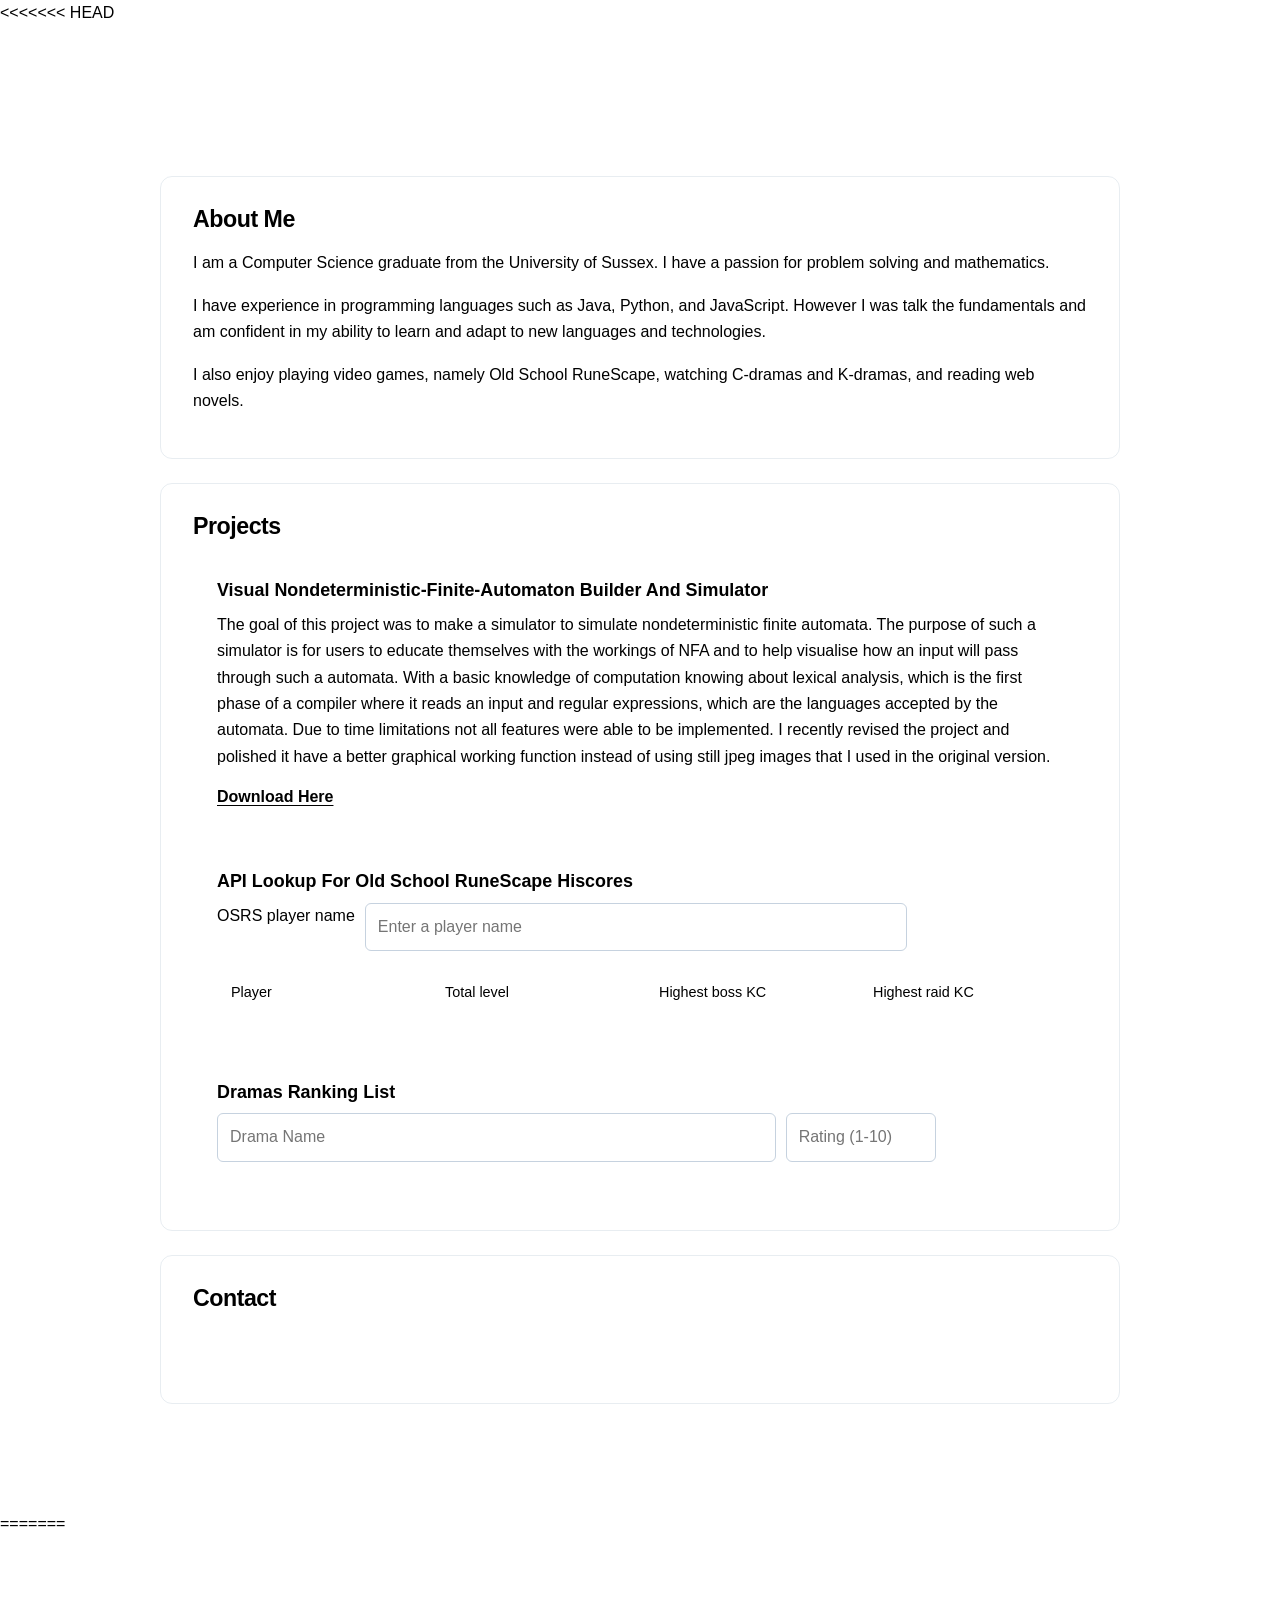
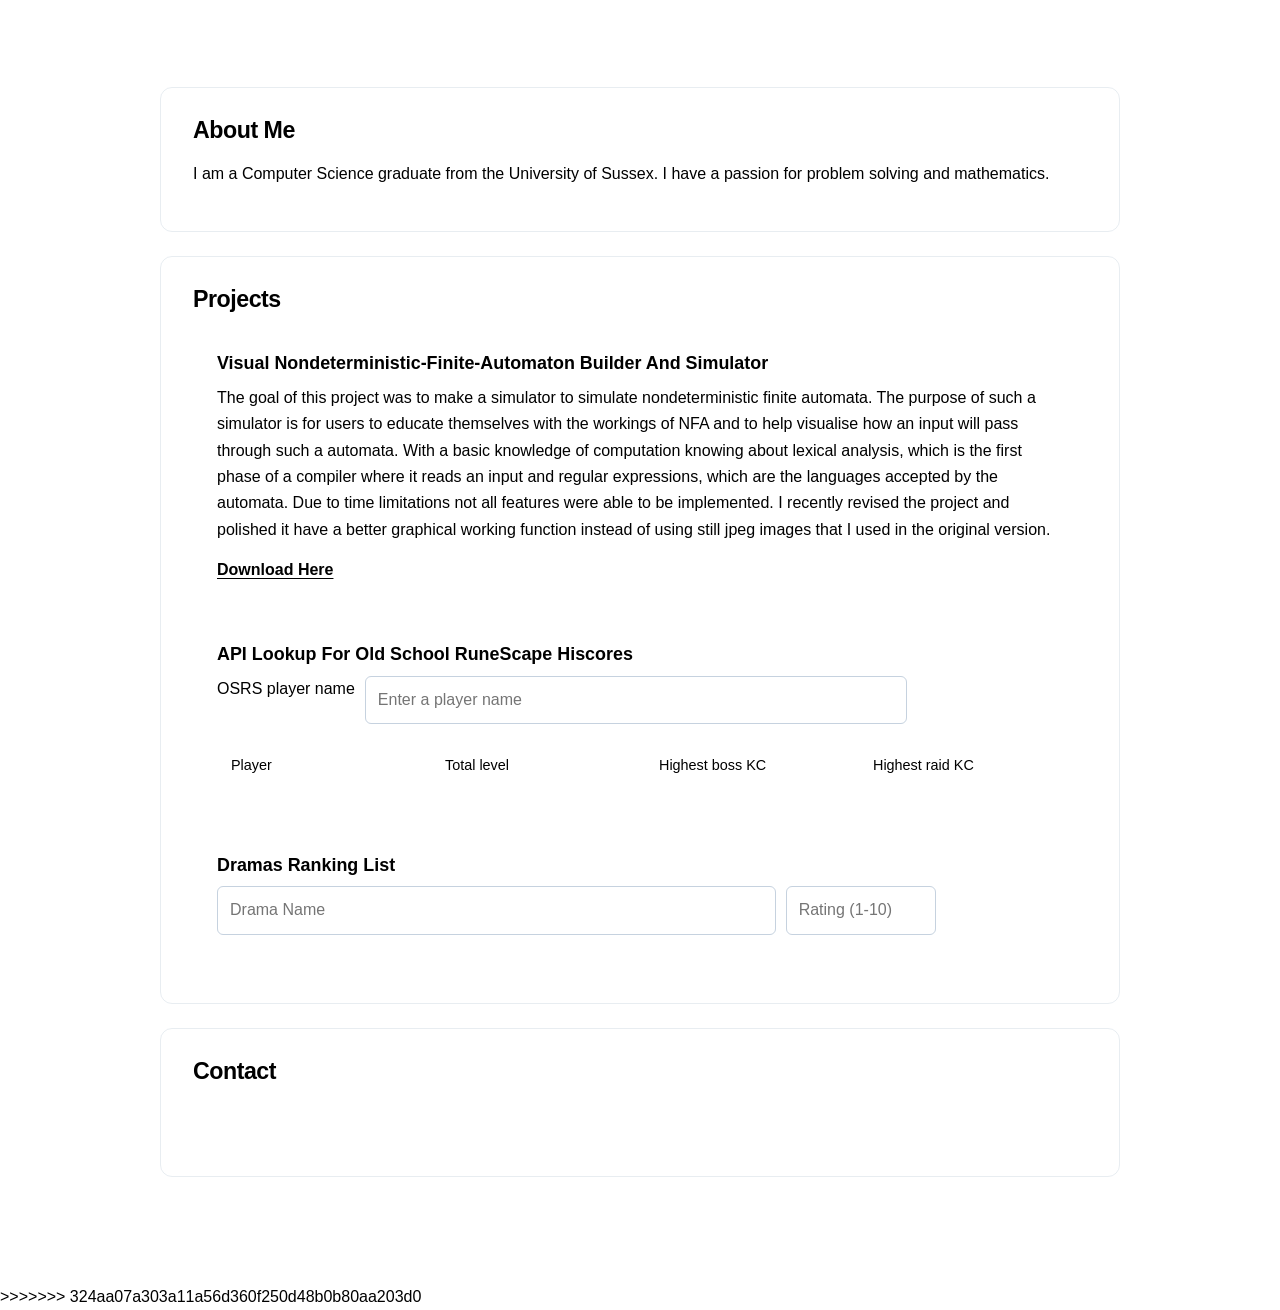
==== commit c9a8cbd3: "Merge branch 'main' of https://github.com/ChristyDun/Website" ====
--- a/index.html
+++ b/index.html
@@ -1,3 +1,4 @@
+<<<<<<< HEAD
 <!DOCTYPE html>
 <html>
 <head>
@@ -83,4 +84,89 @@
         &copy; 2026 Christy Dunlop
     </footer>
 </body>
+=======
+<!DOCTYPE html>
+<html>
+<head>
+    <meta charset="UTF-8">
+    <meta name="viewport" content="width=device-width, initial-scale=1.0">
+    <title>Christy Dunlop Portfolio</title>
+    <link rel="stylesheet" href="styles.css">
+    <script src="script.js" defer></script>
+</head>
+<body>
+    <header>
+        <h1>Christy Dunlop Portfolio</h1>
+    </header>
+    <main>
+        <section>
+            <h2>About Me</h2>
+            <p>I am a Computer Science graduate from the University of Sussex. I have a passion for problem solving and mathematics.</p>
+        </section>
+        <section>
+            <h2>Projects</h2>
+            <div class="project">
+                <h3>Visual Nondeterministic-Finite-Automaton Builder And Simulator</h3>
+                <p>
+				The goal of this project was to make a simulator to simulate nondeterministic finite automata.
+				The purpose of such a simulator is for users to educate themselves with the workings of NFA and to help visualise 
+				how an input will pass through such a automata. With a basic knowledge of computation knowing about lexical analysis,
+				which is the first phase of a compiler where it reads an input and regular expressions, which are the languages accepted by the automata.
+				Due to time limitations not all features were able to be implemented.
+                I recently revised the project and polished it have a better graphical working function instead of using still jpeg images that I used in the original version.
+                </p>
+                <a href="C:\Users\chris\Documents\Folders\CV & Website\Website\NDFAutomaton.jar">Download Here</a>
+            </div>
+			
+            <div class="project">
+                <h3>API Lookup For Old School RuneScape Hiscores</h3>
+                <form id="osrsLookupForm" class="form-container">
+                    <label for="osrsPlayerName">OSRS player name</label>
+                    <input type="text" id="osrsPlayerName" name="player" placeholder="Enter a player name" required>
+                    <button type="submit">Look up player</button>
+                </form>
+                <p id="osrsLookupStatus" role="status" aria-live="polite"></p>
+                <dl id="osrsLookupResults" class="osrs-stats" hidden>
+                    <div>
+                        <dt>Player</dt>
+                        <dd id="osrsResultName"></dd>
+                    </div>
+                    <div>
+                        <dt>Total level</dt>
+                        <dd id="osrsResultTotalLevel"></dd>
+                    </div>
+                    <div>
+                        <dt>Highest boss KC</dt>
+                        <dd id="osrsResultBoss"></dd>
+                    </div>
+                    <div>
+                        <dt>Highest raid KC</dt>
+                        <dd id="osrsResultRaid"></dd>
+                    </div>
+                </dl>
+            </div>
+			
+			<div class="project">
+				<h3> Dramas Ranking List</h3>
+                <div class="form-container">
+                    <input type="text" placeholder="Drama Name" id="dramaInput">
+                    <input type="number" id="dramaRatingInput" placeholder="Rating (1-10)" min="1" max="10">
+                    <button id="addDramaButton">Add Drama</button>
+                </div>
+                <ul id="dramaList"></ul>
+            </div>
+        </section>
+        <section>
+            <h2>Contact</h2>
+            <p>
+				<a href="mailto:christydunlop96@gmail.com" class="button">Email Me</a>
+				<a href="https://github.com/ChristyDun" class="button">GitHub</a>
+			</p>
+        </section>
+    </main>
+    <footer>
+        &copy; 2026 Christy Dunlop
+    </footer>
+</body>
+>>>>>>> 324aa07a303a11a56d360f250d48b0b80aa203d0
 </html>
--- a/styles.css
+++ b/styles.css
@@ -1,3 +1,4 @@
+<<<<<<< HEAD
 :root {
     color-scheme: light;
     --blue: #7292b8;
@@ -275,3 +276,282 @@
         transition-duration: 0.01ms !important;
     }
 }
+=======
+:root {
+    color-scheme: light;
+    --blue: #7292b8;
+    --blue-dark: #456889;
+    --blue-light: #e8eef5;
+    --page: #bacce0;
+    --surface: #f8fafc;
+    --text: #243447;
+    --muted: #536579;
+    --border: #d5dfeb;
+    --shadow: 0 8px 24px rgba(45, 68, 93, 0.08);
+}
+
+* {
+    box-sizing: border-box;
+}
+
+body {
+    margin: 0;
+    background-color: var(--page);
+    color: var(--text);
+    font-family: "Open Sans", "Segoe UI", sans-serif;
+    font-size: 16px;
+    line-height: 1.65;
+}
+
+header {
+    padding: 32px 24px;
+    background-color: var(--blue);
+    color: #fff;
+    text-align: center;
+}
+
+h1,
+h2,
+h3 {
+    line-height: 1.25;
+}
+
+h1 {
+    margin: 0;
+    font-size: clamp(1.8rem, 4vw, 2.5rem);
+    letter-spacing: -0.035em;
+}
+
+main {
+    width: min(100% - 40px, 960px);
+    margin: 36px auto;
+    padding: 0;
+}
+
+section {
+    margin-bottom: 24px;
+    padding: 28px 32px;
+    border: 1px solid rgba(69, 104, 137, 0.12);
+    border-radius: 12px;
+    background-color: var(--surface);
+    box-shadow: var(--shadow);
+}
+
+h2 {
+    margin: 0 0 16px;
+    color: var(--blue-dark);
+    font-size: 1.45rem;
+    letter-spacing: -0.02em;
+}
+
+p {
+    margin: 0 0 16px;
+    color: var(--muted);
+}
+
+.project {
+    margin-bottom: 16px;
+    padding: 22px 24px;
+    border: 1px solid var(--border);
+    border-radius: 9px;
+    background-color: #fff;
+}
+
+.project:last-child {
+    margin-bottom: 0;
+}
+
+.project h3 {
+    margin: 0 0 10px;
+    font-size: 1.12rem;
+}
+
+.project p {
+    margin-bottom: 14px;
+}
+
+a {
+    color: var(--blue-dark);
+    font-weight: 600;
+    text-underline-offset: 3px;
+}
+
+a:hover {
+    color: #304f6d;
+}
+
+a:focus-visible,
+button:focus-visible,
+input:focus-visible {
+    outline: 3px solid rgba(69, 104, 137, 0.45);
+    outline-offset: 2px;
+}
+
+.form-container {
+    display: flex;
+    flex-wrap: wrap;
+    gap: 10px;
+}
+
+input {
+    min-width: 0;
+    padding: 10px 12px;
+    border: 1px solid #c6d2df;
+    border-radius: 6px;
+    background-color: #fff;
+    color: var(--text);
+    font: inherit;
+}
+
+#osrsPlayerName {
+    flex: 1 1 200px;
+}
+
+.osrs-stats {
+    display: grid;
+    grid-template-columns: repeat(auto-fit, minmax(150px, 1fr));
+    gap: 10px;
+    margin: 18px 0 0;
+}
+
+.osrs-stats div {
+    padding: 12px 14px;
+    border: 1px solid var(--border);
+    border-radius: 7px;
+    background-color: #fff;
+}
+
+.osrs-stats dt {
+    color: var(--muted);
+    font-size: 0.9rem;
+}
+
+.osrs-stats dd {
+    margin: 4px 0 0;
+    font-weight: 600;
+}
+
+#dramaInput {
+    flex: 1 1 200px;
+}
+
+#dramaRatingInput {
+    flex: 0 1 150px;
+}
+
+button,
+.button {
+    display: inline-block;
+    padding: 10px 16px;
+    border: 1px solid var(--blue-dark);
+    border-radius: 6px;
+    background-color: var(--blue);
+    color: #fff;
+    font: inherit;
+    font-weight: 600;
+    text-align: center;
+    text-decoration: none;
+    cursor: pointer;
+    transition: background-color 140ms ease, border-color 140ms ease, transform 140ms ease;
+}
+
+button:hover,
+.button:hover {
+    border-color: #3c5d7d;
+    background-color: var(--blue-dark);
+    color: #fff;
+}
+
+button:active,
+.button:active {
+    transform: translateY(1px);
+}
+
+ul {
+    margin: 18px 0 0;
+    padding: 0;
+    list-style: none;
+}
+
+li {
+    display: flex;
+    flex-wrap: wrap;
+    align-items: center;
+    gap: 10px;
+    margin-bottom: 10px;
+    padding: 12px 14px;
+    border: 1px solid var(--border);
+    border-radius: 7px;
+    background-color: #fff;
+}
+
+li:last-child {
+    margin-bottom: 0;
+}
+
+.rating-input {
+    width: 76px;
+    padding: 6px 8px;
+}
+
+.delete-button {
+    padding: 6px 10px;
+    border-color: #8498ad;
+    background-color: var(--blue-light);
+    color: var(--text);
+    font-size: 0.9rem;
+}
+
+.delete-button:hover {
+    border-color: var(--blue-dark);
+    background-color: var(--blue);
+    color: #fff;
+}
+
+section:last-child p {
+    display: flex;
+    flex-wrap: wrap;
+    gap: 10px;
+    margin-bottom: 0;
+}
+
+footer {
+    padding: 22px 24px;
+    background-color: var(--blue);
+    color: #fff;
+    text-align: center;
+}
+
+@media (max-width: 600px) {
+    header {
+        padding: 26px 18px;
+    }
+
+    main {
+        width: min(100% - 24px, 960px);
+        margin: 20px auto;
+    }
+
+    section {
+        padding: 22px 18px;
+    }
+
+    .project {
+        padding: 18px;
+    }
+
+    #dramaRatingInput,
+    #addDramaButton {
+        flex: 1 1 100%;
+    }
+}
+
+@media (prefers-reduced-motion: reduce) {
+    *,
+    *::before,
+    *::after {
+        scroll-behavior: auto !important;
+        transition-duration: 0.01ms !important;
+    }
+}
+>>>>>>> 324aa07a303a11a56d360f250d48b0b80aa203d0
--- a/styles.css
+++ b/styles.css
@@ -1,3 +1,4 @@
+<<<<<<< HEAD
 :root {
     color-scheme: light;
     --blue: #7292b8;
@@ -275,3 +276,282 @@
         transition-duration: 0.01ms !important;
     }
 }
+=======
+:root {
+    color-scheme: light;
+    --blue: #7292b8;
+    --blue-dark: #456889;
+    --blue-light: #e8eef5;
+    --page: #bacce0;
+    --surface: #f8fafc;
+    --text: #243447;
+    --muted: #536579;
+    --border: #d5dfeb;
+    --shadow: 0 8px 24px rgba(45, 68, 93, 0.08);
+}
+
+* {
+    box-sizing: border-box;
+}
+
+body {
+    margin: 0;
+    background-color: var(--page);
+    color: var(--text);
+    font-family: "Open Sans", "Segoe UI", sans-serif;
+    font-size: 16px;
+    line-height: 1.65;
+}
+
+header {
+    padding: 32px 24px;
+    background-color: var(--blue);
+    color: #fff;
+    text-align: center;
+}
+
+h1,
+h2,
+h3 {
+    line-height: 1.25;
+}
+
+h1 {
+    margin: 0;
+    font-size: clamp(1.8rem, 4vw, 2.5rem);
+    letter-spacing: -0.035em;
+}
+
+main {
+    width: min(100% - 40px, 960px);
+    margin: 36px auto;
+    padding: 0;
+}
+
+section {
+    margin-bottom: 24px;
+    padding: 28px 32px;
+    border: 1px solid rgba(69, 104, 137, 0.12);
+    border-radius: 12px;
+    background-color: var(--surface);
+    box-shadow: var(--shadow);
+}
+
+h2 {
+    margin: 0 0 16px;
+    color: var(--blue-dark);
+    font-size: 1.45rem;
+    letter-spacing: -0.02em;
+}
+
+p {
+    margin: 0 0 16px;
+    color: var(--muted);
+}
+
+.project {
+    margin-bottom: 16px;
+    padding: 22px 24px;
+    border: 1px solid var(--border);
+    border-radius: 9px;
+    background-color: #fff;
+}
+
+.project:last-child {
+    margin-bottom: 0;
+}
+
+.project h3 {
+    margin: 0 0 10px;
+    font-size: 1.12rem;
+}
+
+.project p {
+    margin-bottom: 14px;
+}
+
+a {
+    color: var(--blue-dark);
+    font-weight: 600;
+    text-underline-offset: 3px;
+}
+
+a:hover {
+    color: #304f6d;
+}
+
+a:focus-visible,
+button:focus-visible,
+input:focus-visible {
+    outline: 3px solid rgba(69, 104, 137, 0.45);
+    outline-offset: 2px;
+}
+
+.form-container {
+    display: flex;
+    flex-wrap: wrap;
+    gap: 10px;
+}
+
+input {
+    min-width: 0;
+    padding: 10px 12px;
+    border: 1px solid #c6d2df;
+    border-radius: 6px;
+    background-color: #fff;
+    color: var(--text);
+    font: inherit;
+}
+
+#osrsPlayerName {
+    flex: 1 1 200px;
+}
+
+.osrs-stats {
+    display: grid;
+    grid-template-columns: repeat(auto-fit, minmax(150px, 1fr));
+    gap: 10px;
+    margin: 18px 0 0;
+}
+
+.osrs-stats div {
+    padding: 12px 14px;
+    border: 1px solid var(--border);
+    border-radius: 7px;
+    background-color: #fff;
+}
+
+.osrs-stats dt {
+    color: var(--muted);
+    font-size: 0.9rem;
+}
+
+.osrs-stats dd {
+    margin: 4px 0 0;
+    font-weight: 600;
+}
+
+#dramaInput {
+    flex: 1 1 200px;
+}
+
+#dramaRatingInput {
+    flex: 0 1 150px;
+}
+
+button,
+.button {
+    display: inline-block;
+    padding: 10px 16px;
+    border: 1px solid var(--blue-dark);
+    border-radius: 6px;
+    background-color: var(--blue);
+    color: #fff;
+    font: inherit;
+    font-weight: 600;
+    text-align: center;
+    text-decoration: none;
+    cursor: pointer;
+    transition: background-color 140ms ease, border-color 140ms ease, transform 140ms ease;
+}
+
+button:hover,
+.button:hover {
+    border-color: #3c5d7d;
+    background-color: var(--blue-dark);
+    color: #fff;
+}
+
+button:active,
+.button:active {
+    transform: translateY(1px);
+}
+
+ul {
+    margin: 18px 0 0;
+    padding: 0;
+    list-style: none;
+}
+
+li {
+    display: flex;
+    flex-wrap: wrap;
+    align-items: center;
+    gap: 10px;
+    margin-bottom: 10px;
+    padding: 12px 14px;
+    border: 1px solid var(--border);
+    border-radius: 7px;
+    background-color: #fff;
+}
+
+li:last-child {
+    margin-bottom: 0;
+}
+
+.rating-input {
+    width: 76px;
+    padding: 6px 8px;
+}
+
+.delete-button {
+    padding: 6px 10px;
+    border-color: #8498ad;
+    background-color: var(--blue-light);
+    color: var(--text);
+    font-size: 0.9rem;
+}
+
+.delete-button:hover {
+    border-color: var(--blue-dark);
+    background-color: var(--blue);
+    color: #fff;
+}
+
+section:last-child p {
+    display: flex;
+    flex-wrap: wrap;
+    gap: 10px;
+    margin-bottom: 0;
+}
+
+footer {
+    padding: 22px 24px;
+    background-color: var(--blue);
+    color: #fff;
+    text-align: center;
+}
+
+@media (max-width: 600px) {
+    header {
+        padding: 26px 18px;
+    }
+
+    main {
+        width: min(100% - 24px, 960px);
+        margin: 20px auto;
+    }
+
+    section {
+        padding: 22px 18px;
+    }
+
+    .project {
+        padding: 18px;
+    }
+
+    #dramaRatingInput,
+    #addDramaButton {
+        flex: 1 1 100%;
+    }
+}
+
+@media (prefers-reduced-motion: reduce) {
+    *,
+    *::before,
+    *::after {
+        scroll-behavior: auto !important;
+        transition-duration: 0.01ms !important;
+    }
+}
+>>>>>>> 324aa07a303a11a56d360f250d48b0b80aa203d0
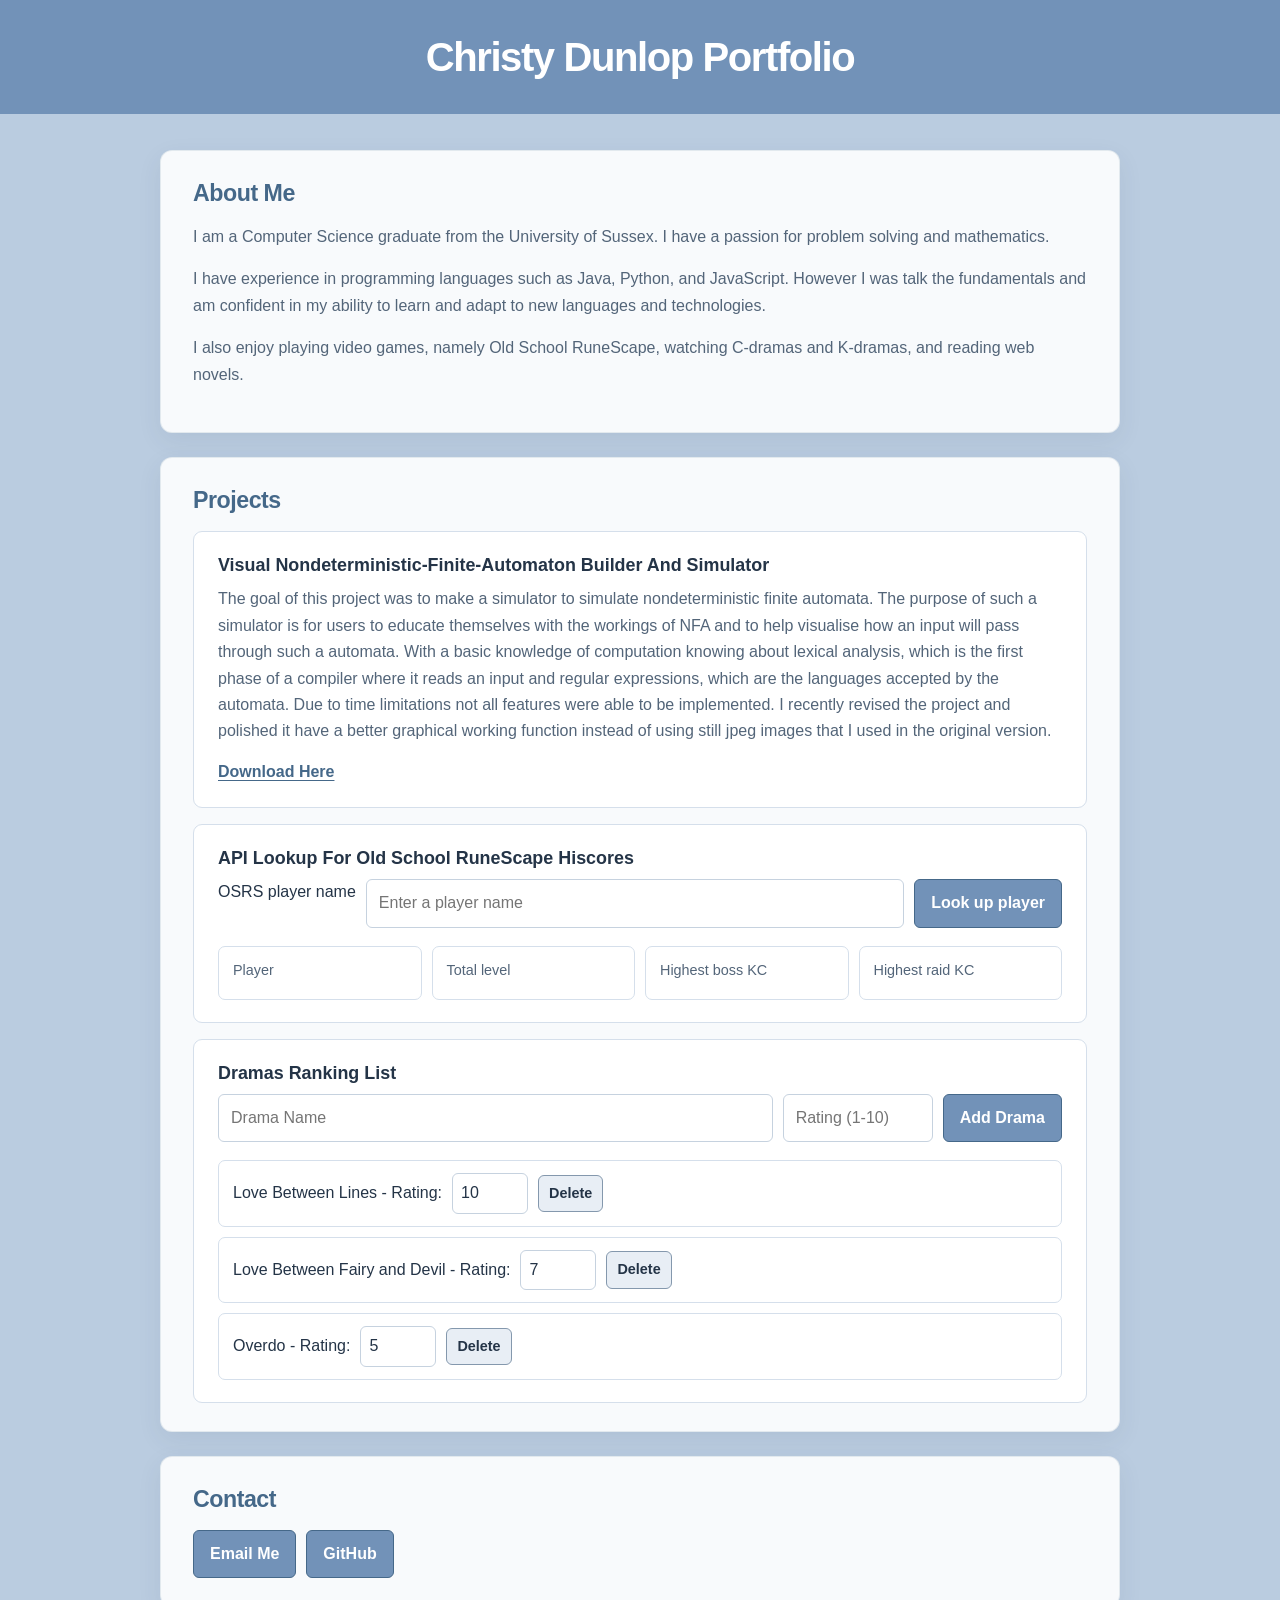
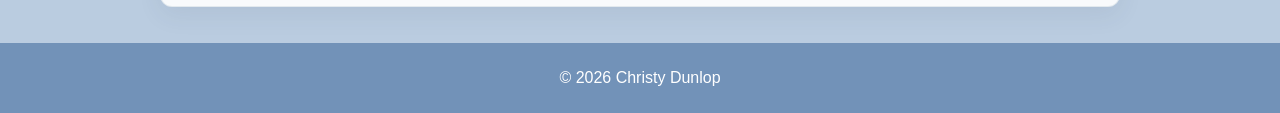
==== commit 8f4df49f: "Removed duplicates" ====
--- a/index.html
+++ b/index.html
@@ -1,4 +1,3 @@
-<<<<<<< HEAD
 <!DOCTYPE html>
 <html>
 <head>
@@ -84,89 +83,4 @@
         &copy; 2026 Christy Dunlop
     </footer>
 </body>
-=======
-<!DOCTYPE html>
-<html>
-<head>
-    <meta charset="UTF-8">
-    <meta name="viewport" content="width=device-width, initial-scale=1.0">
-    <title>Christy Dunlop Portfolio</title>
-    <link rel="stylesheet" href="styles.css">
-    <script src="script.js" defer></script>
-</head>
-<body>
-    <header>
-        <h1>Christy Dunlop Portfolio</h1>
-    </header>
-    <main>
-        <section>
-            <h2>About Me</h2>
-            <p>I am a Computer Science graduate from the University of Sussex. I have a passion for problem solving and mathematics.</p>
-        </section>
-        <section>
-            <h2>Projects</h2>
-            <div class="project">
-                <h3>Visual Nondeterministic-Finite-Automaton Builder And Simulator</h3>
-                <p>
-				The goal of this project was to make a simulator to simulate nondeterministic finite automata.
-				The purpose of such a simulator is for users to educate themselves with the workings of NFA and to help visualise 
-				how an input will pass through such a automata. With a basic knowledge of computation knowing about lexical analysis,
-				which is the first phase of a compiler where it reads an input and regular expressions, which are the languages accepted by the automata.
-				Due to time limitations not all features were able to be implemented.
-                I recently revised the project and polished it have a better graphical working function instead of using still jpeg images that I used in the original version.
-                </p>
-                <a href="C:\Users\chris\Documents\Folders\CV & Website\Website\NDFAutomaton.jar">Download Here</a>
-            </div>
-			
-            <div class="project">
-                <h3>API Lookup For Old School RuneScape Hiscores</h3>
-                <form id="osrsLookupForm" class="form-container">
-                    <label for="osrsPlayerName">OSRS player name</label>
-                    <input type="text" id="osrsPlayerName" name="player" placeholder="Enter a player name" required>
-                    <button type="submit">Look up player</button>
-                </form>
-                <p id="osrsLookupStatus" role="status" aria-live="polite"></p>
-                <dl id="osrsLookupResults" class="osrs-stats" hidden>
-                    <div>
-                        <dt>Player</dt>
-                        <dd id="osrsResultName"></dd>
-                    </div>
-                    <div>
-                        <dt>Total level</dt>
-                        <dd id="osrsResultTotalLevel"></dd>
-                    </div>
-                    <div>
-                        <dt>Highest boss KC</dt>
-                        <dd id="osrsResultBoss"></dd>
-                    </div>
-                    <div>
-                        <dt>Highest raid KC</dt>
-                        <dd id="osrsResultRaid"></dd>
-                    </div>
-                </dl>
-            </div>
-			
-			<div class="project">
-				<h3> Dramas Ranking List</h3>
-                <div class="form-container">
-                    <input type="text" placeholder="Drama Name" id="dramaInput">
-                    <input type="number" id="dramaRatingInput" placeholder="Rating (1-10)" min="1" max="10">
-                    <button id="addDramaButton">Add Drama</button>
-                </div>
-                <ul id="dramaList"></ul>
-            </div>
-        </section>
-        <section>
-            <h2>Contact</h2>
-            <p>
-				<a href="mailto:christydunlop96@gmail.com" class="button">Email Me</a>
-				<a href="https://github.com/ChristyDun" class="button">GitHub</a>
-			</p>
-        </section>
-    </main>
-    <footer>
-        &copy; 2026 Christy Dunlop
-    </footer>
-</body>
->>>>>>> 324aa07a303a11a56d360f250d48b0b80aa203d0
 </html>
--- a/styles.css
+++ b/styles.css
@@ -1,4 +1,3 @@
-<<<<<<< HEAD
 :root {
     color-scheme: light;
     --blue: #7292b8;
@@ -276,282 +275,3 @@
         transition-duration: 0.01ms !important;
     }
 }
-=======
-:root {
-    color-scheme: light;
-    --blue: #7292b8;
-    --blue-dark: #456889;
-    --blue-light: #e8eef5;
-    --page: #bacce0;
-    --surface: #f8fafc;
-    --text: #243447;
-    --muted: #536579;
-    --border: #d5dfeb;
-    --shadow: 0 8px 24px rgba(45, 68, 93, 0.08);
-}
-
-* {
-    box-sizing: border-box;
-}
-
-body {
-    margin: 0;
-    background-color: var(--page);
-    color: var(--text);
-    font-family: "Open Sans", "Segoe UI", sans-serif;
-    font-size: 16px;
-    line-height: 1.65;
-}
-
-header {
-    padding: 32px 24px;
-    background-color: var(--blue);
-    color: #fff;
-    text-align: center;
-}
-
-h1,
-h2,
-h3 {
-    line-height: 1.25;
-}
-
-h1 {
-    margin: 0;
-    font-size: clamp(1.8rem, 4vw, 2.5rem);
-    letter-spacing: -0.035em;
-}
-
-main {
-    width: min(100% - 40px, 960px);
-    margin: 36px auto;
-    padding: 0;
-}
-
-section {
-    margin-bottom: 24px;
-    padding: 28px 32px;
-    border: 1px solid rgba(69, 104, 137, 0.12);
-    border-radius: 12px;
-    background-color: var(--surface);
-    box-shadow: var(--shadow);
-}
-
-h2 {
-    margin: 0 0 16px;
-    color: var(--blue-dark);
-    font-size: 1.45rem;
-    letter-spacing: -0.02em;
-}
-
-p {
-    margin: 0 0 16px;
-    color: var(--muted);
-}
-
-.project {
-    margin-bottom: 16px;
-    padding: 22px 24px;
-    border: 1px solid var(--border);
-    border-radius: 9px;
-    background-color: #fff;
-}
-
-.project:last-child {
-    margin-bottom: 0;
-}
-
-.project h3 {
-    margin: 0 0 10px;
-    font-size: 1.12rem;
-}
-
-.project p {
-    margin-bottom: 14px;
-}
-
-a {
-    color: var(--blue-dark);
-    font-weight: 600;
-    text-underline-offset: 3px;
-}
-
-a:hover {
-    color: #304f6d;
-}
-
-a:focus-visible,
-button:focus-visible,
-input:focus-visible {
-    outline: 3px solid rgba(69, 104, 137, 0.45);
-    outline-offset: 2px;
-}
-
-.form-container {
-    display: flex;
-    flex-wrap: wrap;
-    gap: 10px;
-}
-
-input {
-    min-width: 0;
-    padding: 10px 12px;
-    border: 1px solid #c6d2df;
-    border-radius: 6px;
-    background-color: #fff;
-    color: var(--text);
-    font: inherit;
-}
-
-#osrsPlayerName {
-    flex: 1 1 200px;
-}
-
-.osrs-stats {
-    display: grid;
-    grid-template-columns: repeat(auto-fit, minmax(150px, 1fr));
-    gap: 10px;
-    margin: 18px 0 0;
-}
-
-.osrs-stats div {
-    padding: 12px 14px;
-    border: 1px solid var(--border);
-    border-radius: 7px;
-    background-color: #fff;
-}
-
-.osrs-stats dt {
-    color: var(--muted);
-    font-size: 0.9rem;
-}
-
-.osrs-stats dd {
-    margin: 4px 0 0;
-    font-weight: 600;
-}
-
-#dramaInput {
-    flex: 1 1 200px;
-}
-
-#dramaRatingInput {
-    flex: 0 1 150px;
-}
-
-button,
-.button {
-    display: inline-block;
-    padding: 10px 16px;
-    border: 1px solid var(--blue-dark);
-    border-radius: 6px;
-    background-color: var(--blue);
-    color: #fff;
-    font: inherit;
-    font-weight: 600;
-    text-align: center;
-    text-decoration: none;
-    cursor: pointer;
-    transition: background-color 140ms ease, border-color 140ms ease, transform 140ms ease;
-}
-
-button:hover,
-.button:hover {
-    border-color: #3c5d7d;
-    background-color: var(--blue-dark);
-    color: #fff;
-}
-
-button:active,
-.button:active {
-    transform: translateY(1px);
-}
-
-ul {
-    margin: 18px 0 0;
-    padding: 0;
-    list-style: none;
-}
-
-li {
-    display: flex;
-    flex-wrap: wrap;
-    align-items: center;
-    gap: 10px;
-    margin-bottom: 10px;
-    padding: 12px 14px;
-    border: 1px solid var(--border);
-    border-radius: 7px;
-    background-color: #fff;
-}
-
-li:last-child {
-    margin-bottom: 0;
-}
-
-.rating-input {
-    width: 76px;
-    padding: 6px 8px;
-}
-
-.delete-button {
-    padding: 6px 10px;
-    border-color: #8498ad;
-    background-color: var(--blue-light);
-    color: var(--text);
-    font-size: 0.9rem;
-}
-
-.delete-button:hover {
-    border-color: var(--blue-dark);
-    background-color: var(--blue);
-    color: #fff;
-}
-
-section:last-child p {
-    display: flex;
-    flex-wrap: wrap;
-    gap: 10px;
-    margin-bottom: 0;
-}
-
-footer {
-    padding: 22px 24px;
-    background-color: var(--blue);
-    color: #fff;
-    text-align: center;
-}
-
-@media (max-width: 600px) {
-    header {
-        padding: 26px 18px;
-    }
-
-    main {
-        width: min(100% - 24px, 960px);
-        margin: 20px auto;
-    }
-
-    section {
-        padding: 22px 18px;
-    }
-
-    .project {
-        padding: 18px;
-    }
-
-    #dramaRatingInput,
-    #addDramaButton {
-        flex: 1 1 100%;
-    }
-}
-
-@media (prefers-reduced-motion: reduce) {
-    *,
-    *::before,
-    *::after {
-        scroll-behavior: auto !important;
-        transition-duration: 0.01ms !important;
-    }
-}
->>>>>>> 324aa07a303a11a56d360f250d48b0b80aa203d0
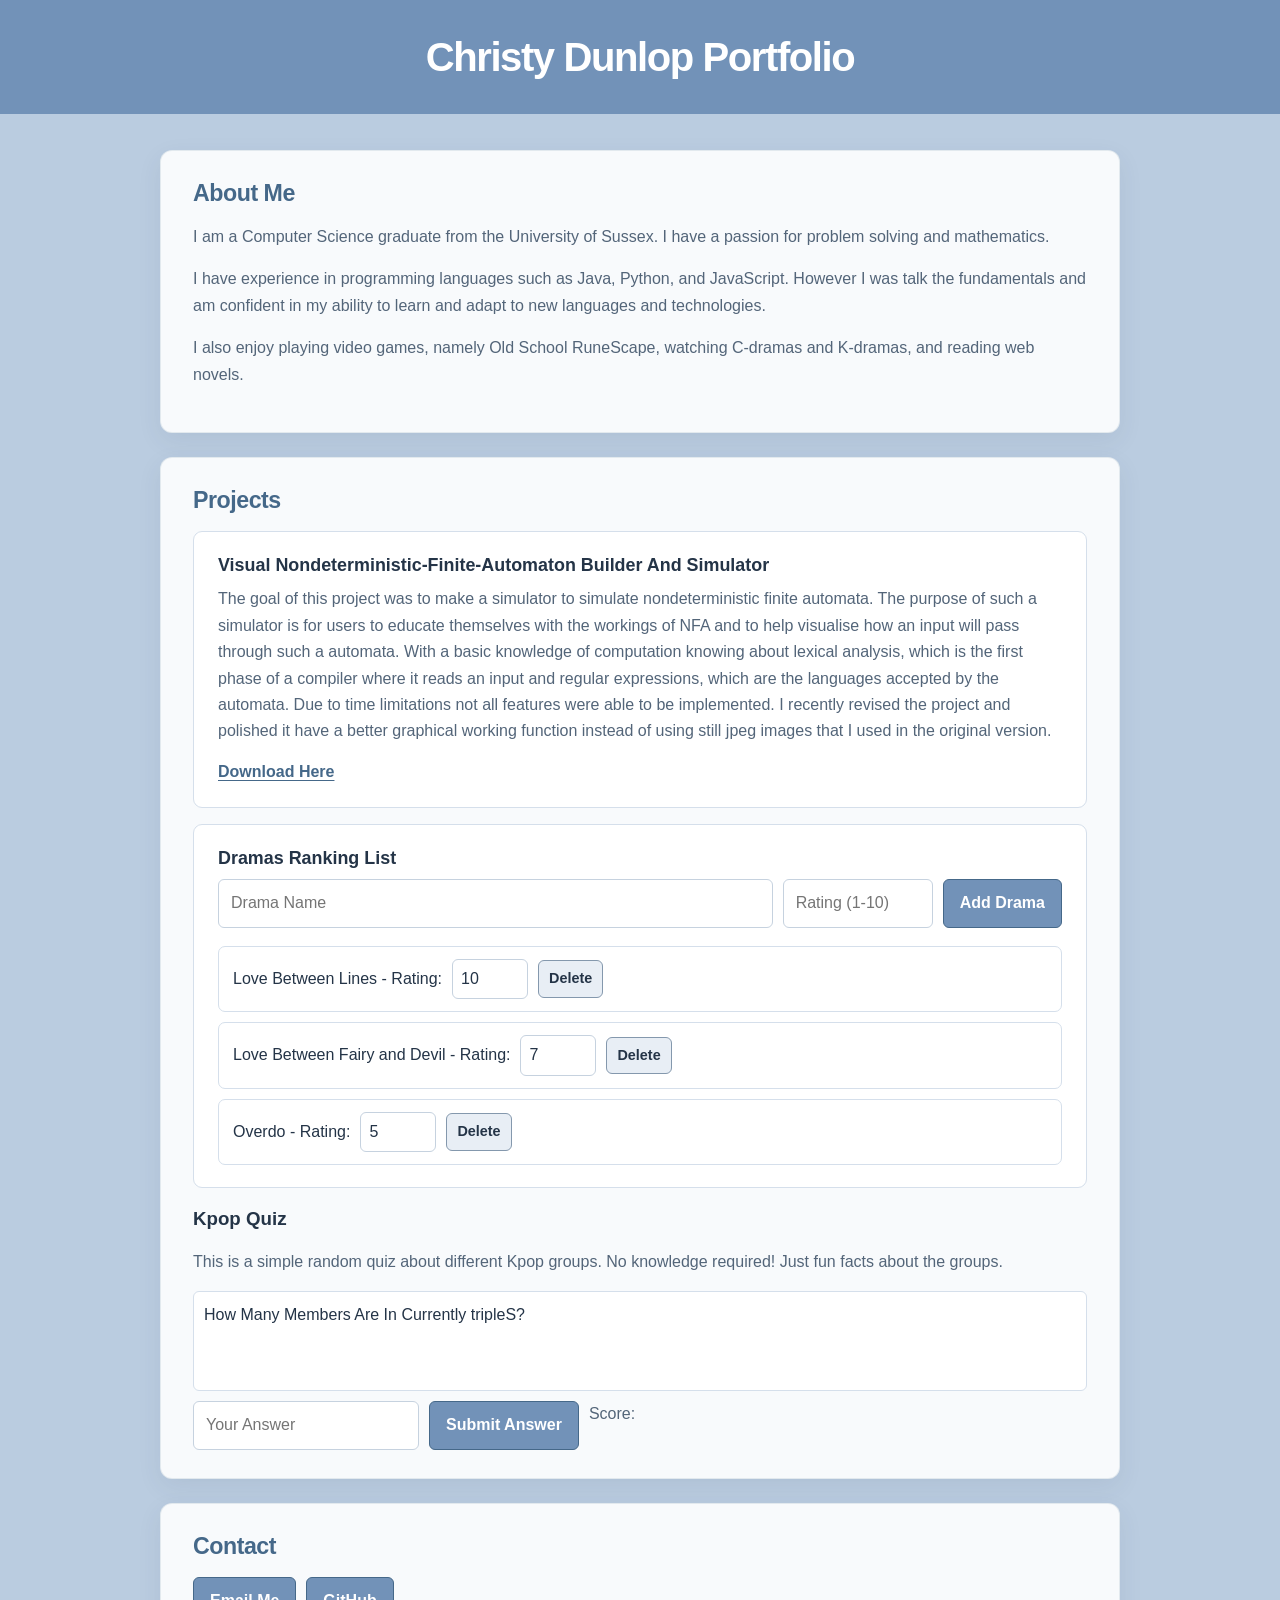
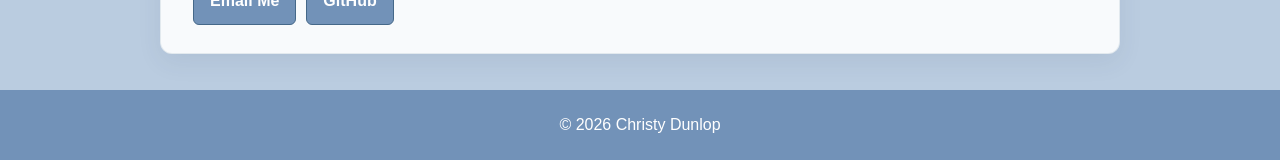
==== commit fcb73d3f: "Removed OSRS tracker and began work on basic quiz" ====
--- a/index.html
+++ b/index.html
@@ -32,35 +32,6 @@
                 </p>
                 <a href="C:\Users\chris\Documents\Folders\CV & Website\Website\NDFAutomaton.jar">Download Here</a>
             </div>
-			
-            <div class="project">
-                <h3>API Lookup For Old School RuneScape Hiscores</h3>
-                <form id="osrsLookupForm" class="form-container">
-                    <label for="osrsPlayerName">OSRS player name</label>
-                    <input type="text" id="osrsPlayerName" name="player" placeholder="Enter a player name" required>
-                    <button type="submit">Look up player</button>
-                </form>
-                <p id="osrsLookupStatus" role="status" aria-live="polite"></p>
-                <dl id="osrsLookupResults" class="osrs-stats" hidden>
-                    <div>
-                        <dt>Player</dt>
-                        <dd id="osrsResultName"></dd>
-                    </div>
-                    <div>
-                        <dt>Total level</dt>
-                        <dd id="osrsResultTotalLevel"></dd>
-                    </div>
-                    <div>
-                        <dt>Highest boss KC</dt>
-                        <dd id="osrsResultBoss"></dd>
-                    </div>
-                    <div>
-                        <dt>Highest raid KC</dt>
-                        <dd id="osrsResultRaid"></dd>
-                    </div>
-                </dl>
-            </div>
-			
 			<div class="project">
 				<h3> Dramas Ranking List</h3>
                 <div class="form-container">
@@ -70,6 +41,16 @@
                 </div>
                 <ul id="dramaList"></ul>
             </div>
+            <div class="Project">
+                <h3>Kpop Quiz</h3>
+                <P> This is a simple random quiz about different Kpop groups. No knowledge required! Just fun facts about the groups.</P>
+                <div class="form-container">
+                    <textarea id="quizQuestion" readonly></textarea>
+                    <input type="text" id="quizAnswerInput" placeholder="Your Answer">
+                    <button id="submitAnswerButton">Submit Answer</button>
+                    <p>Score: <span id="quizScore"></span></p>
+            </div>
+
         </section>
         <section>
             <h2>Contact</h2>
--- a/styles.css
+++ b/styles.css
@@ -243,6 +243,18 @@
     text-align: center;
 }
 
+#quizQuestion {
+    width: 100%;
+    height: 100px;
+    padding: 10px;
+    border: 1px solid var(--border);
+    border-radius: 6px;
+    background-color: #fff;
+    color: var(--text);
+    font: inherit;
+    resize: none;
+}
+
 @media (max-width: 600px) {
     header {
         padding: 26px 18px;
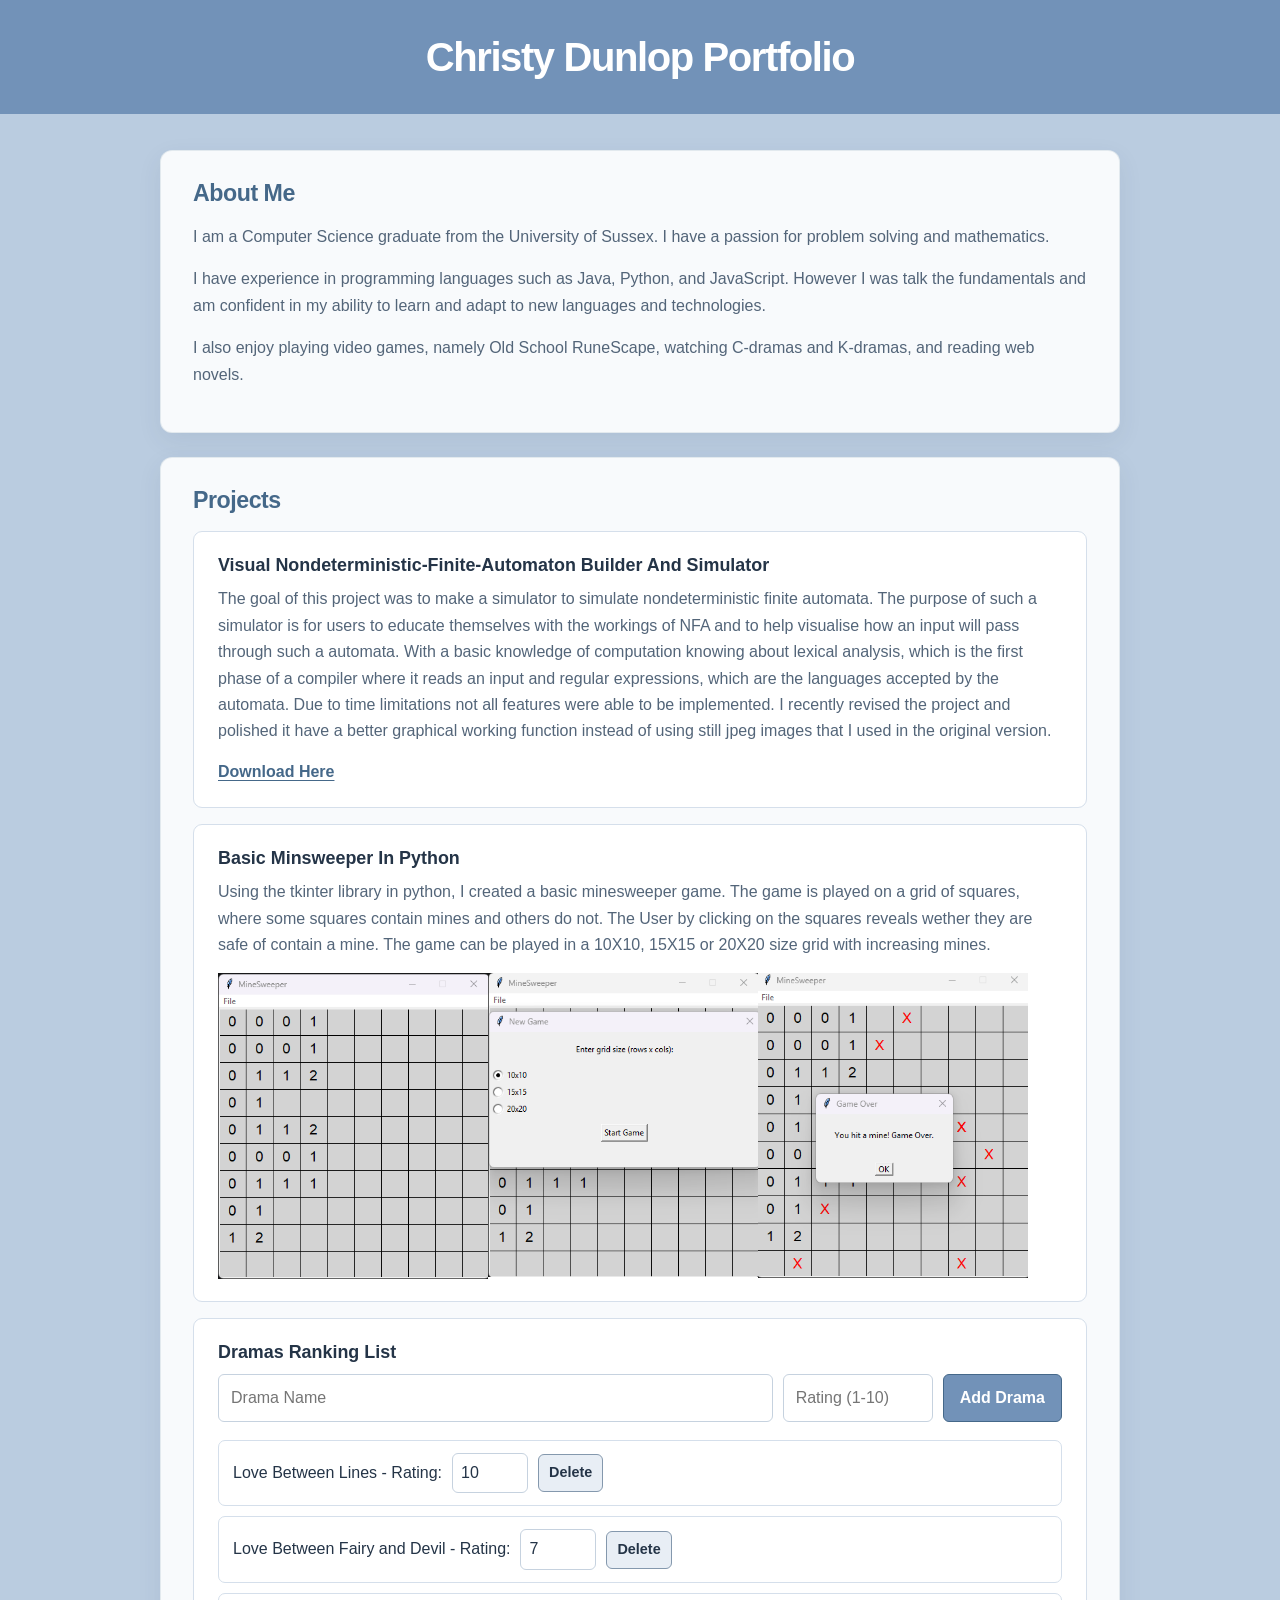
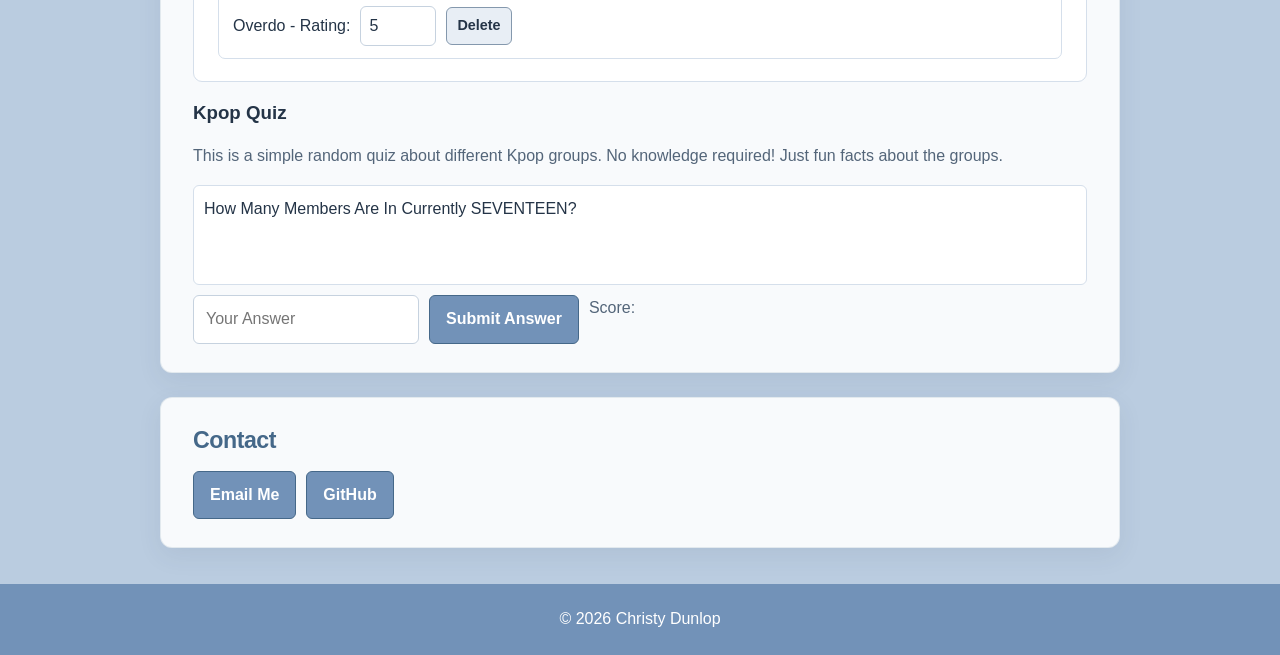
==== commit 5f0b63c5: "Added details about Minesweepr project" ====
--- a/index.html
+++ b/index.html
@@ -32,6 +32,15 @@
                 </p>
                 <a href="C:\Users\chris\Documents\Folders\CV & Website\Website\NDFAutomaton.jar">Download Here</a>
             </div>
+
+            <div class="project">
+                <h3>Basic Minsweeper In Python</h3>
+                <p>
+                Using the tkinter library in python, I created a basic minesweeper game. The game is played on a grid of squares, where some squares contain mines and others do not.
+                The User by clicking on the squares reveals wether they are safe of contain a mine. The game can be played in a 10X10, 15X15 or 20X20 size grid with increasing mines.
+                </p>
+                <img src="img/MS1.png"><img src="img/MS2.png"><img src="img/MS3.png">
+            </div>
 			<div class="project">
 				<h3> Dramas Ranking List</h3>
                 <div class="form-container">
--- a/styles.css
+++ b/styles.css
@@ -91,6 +91,13 @@
     margin-bottom: 14px;
 }
 
+.project img {
+    display: inline-block;
+    width: 32%;
+    height: auto;
+    vertical-align: top;
+}
+
 a {
     color: var(--blue-dark);
     font-weight: 600;
@@ -122,34 +129,6 @@
     background-color: #fff;
     color: var(--text);
     font: inherit;
-}
-
-#osrsPlayerName {
-    flex: 1 1 200px;
-}
-
-.osrs-stats {
-    display: grid;
-    grid-template-columns: repeat(auto-fit, minmax(150px, 1fr));
-    gap: 10px;
-    margin: 18px 0 0;
-}
-
-.osrs-stats div {
-    padding: 12px 14px;
-    border: 1px solid var(--border);
-    border-radius: 7px;
-    background-color: #fff;
-}
-
-.osrs-stats dt {
-    color: var(--muted);
-    font-size: 0.9rem;
-}
-
-.osrs-stats dd {
-    margin: 4px 0 0;
-    font-weight: 600;
 }
 
 #dramaInput {
@@ -277,6 +256,10 @@
     #addDramaButton {
         flex: 1 1 100%;
     }
+
+    .project img {
+        display: none;
+    }
 }
 
 @media (prefers-reduced-motion: reduce) {
